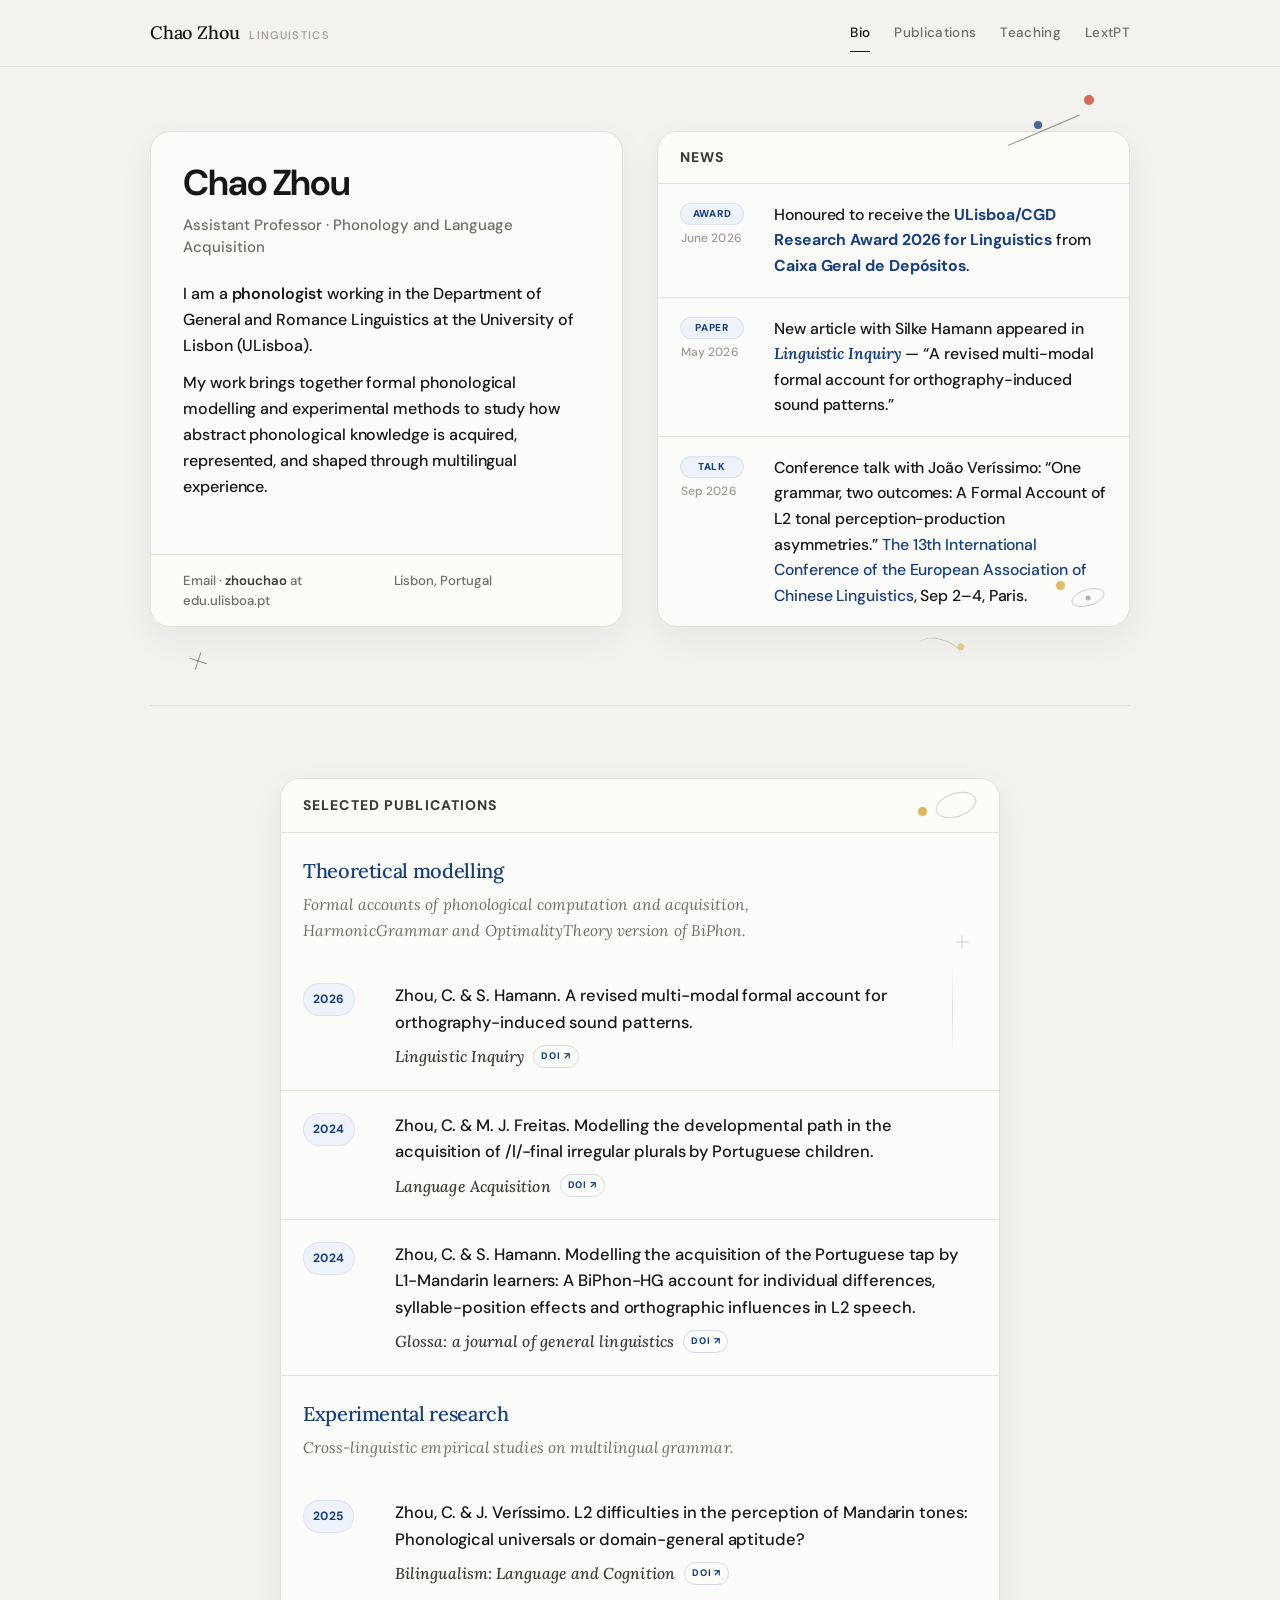
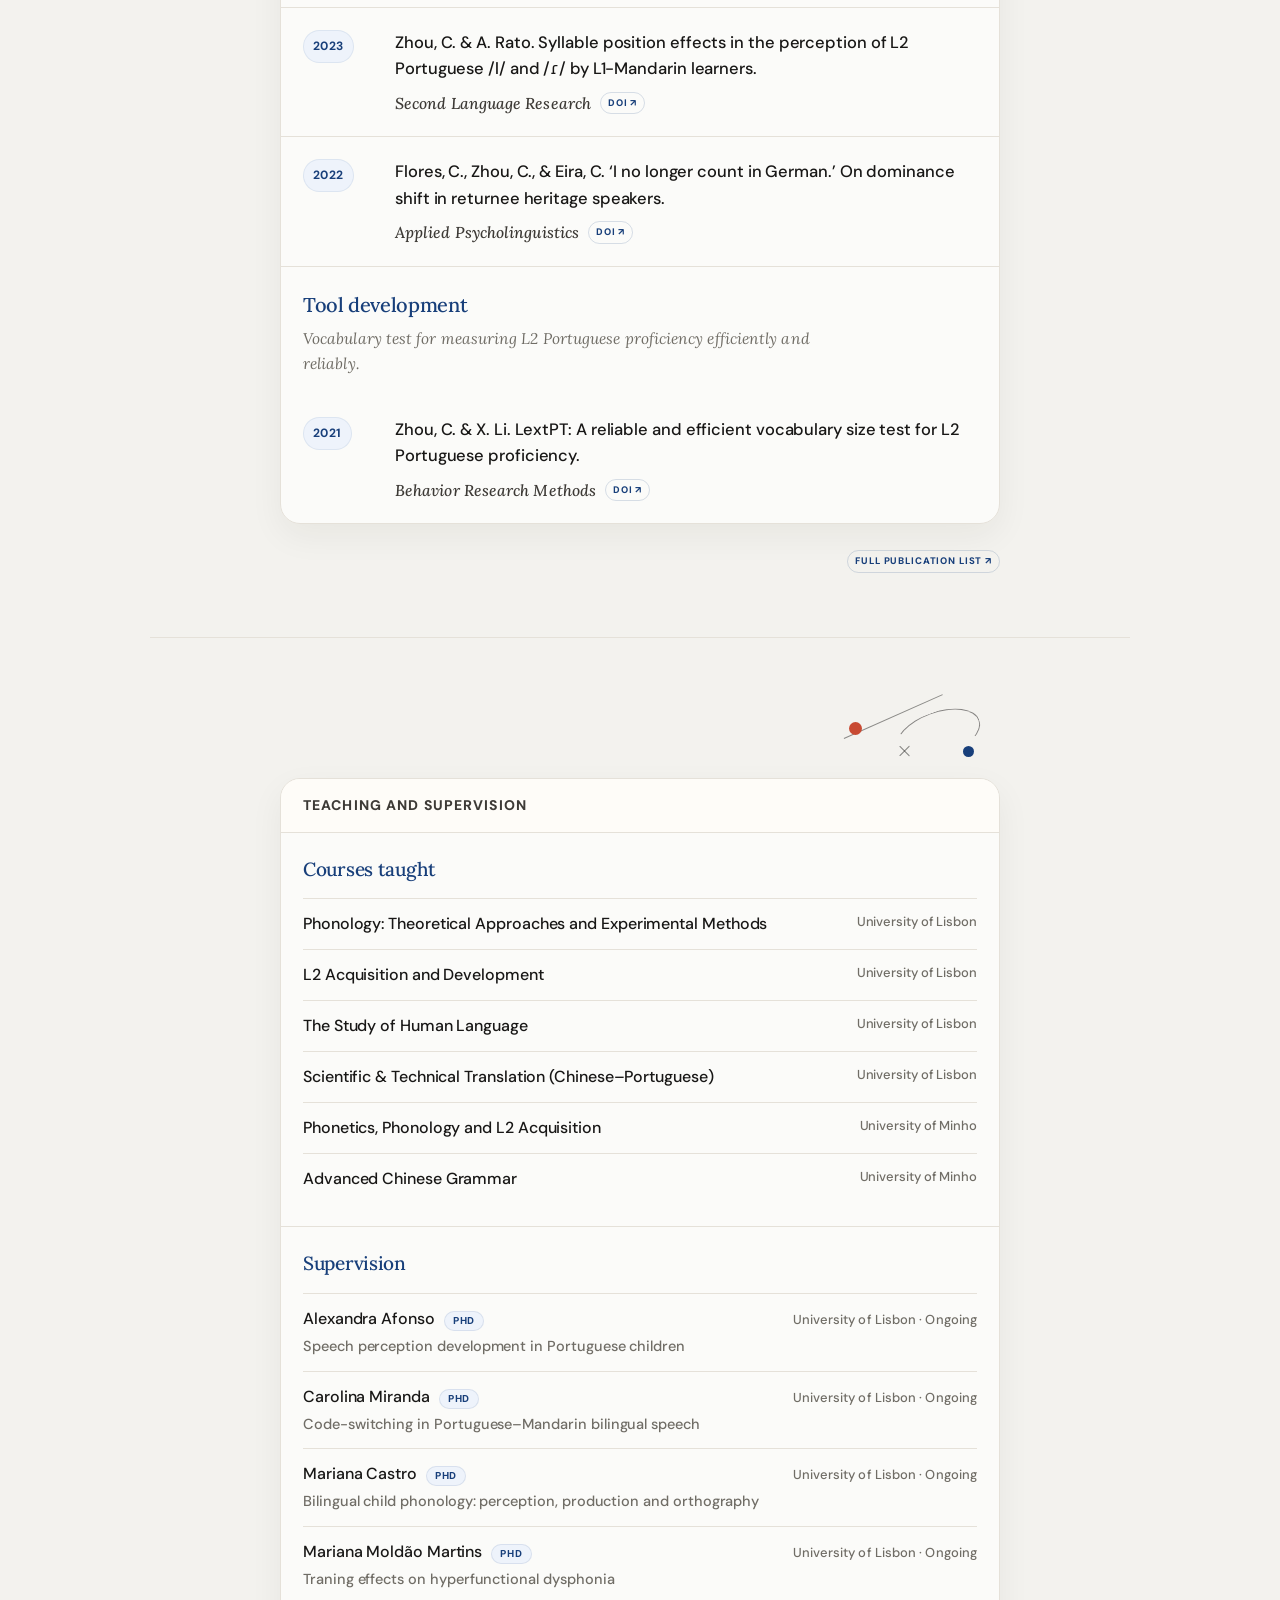
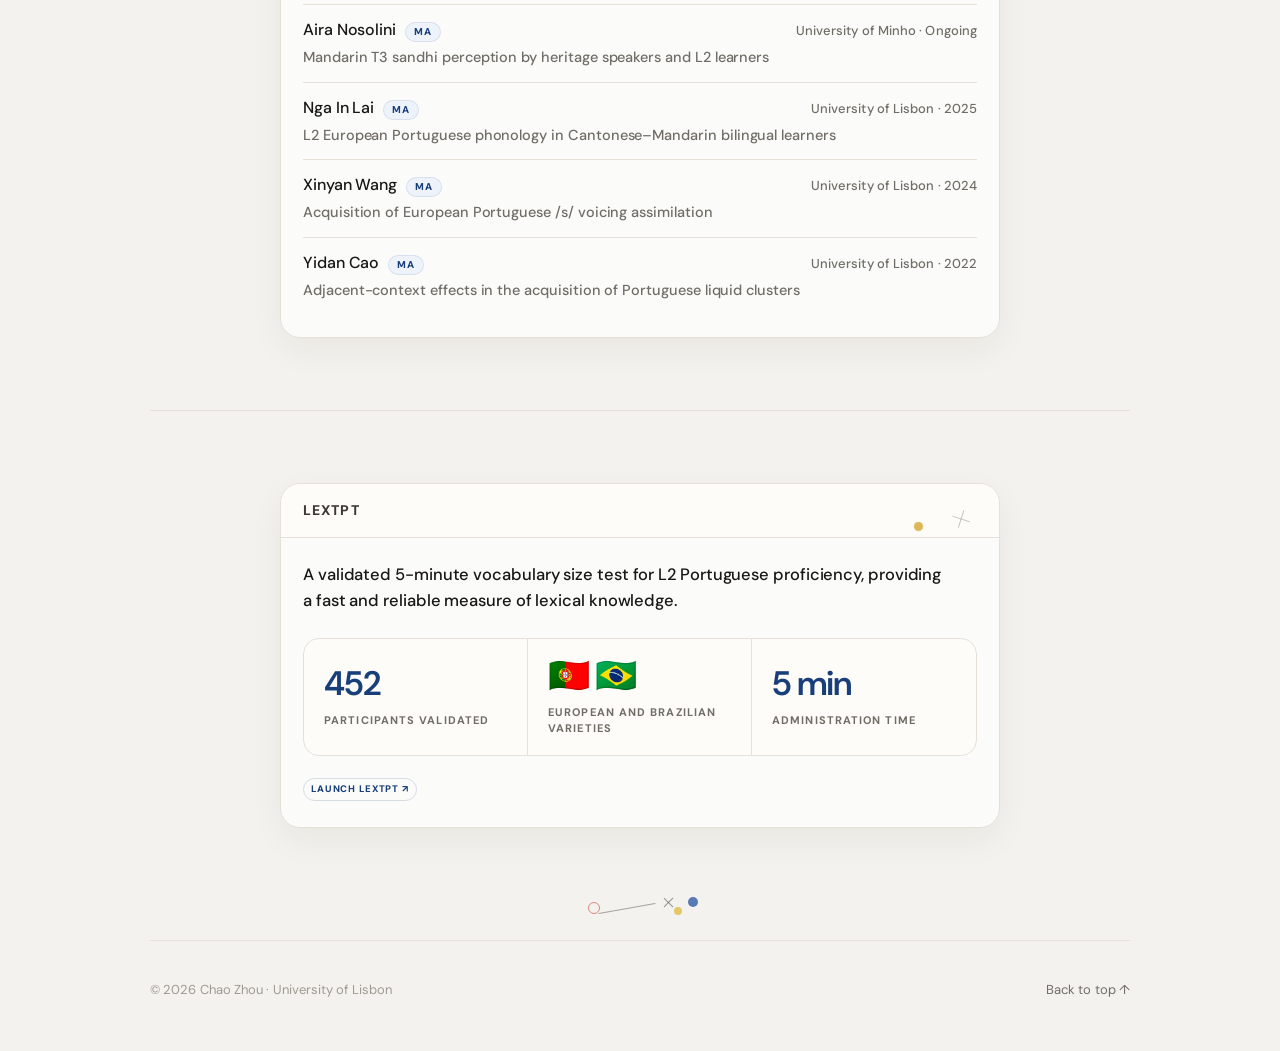
==== index.html @ 2273582e "Update index.html" ====
<!DOCTYPE html>
<html lang="en">
<head>
  <meta charset="UTF-8" />
  <meta name="viewport" content="width=device-width, initial-scale=1.0" />
  <meta name="description" content="Chao Zhou — Assistant Professor in phonology and language acquisition at the University of Lisbon." />
  <meta property="og:title" content="Chao Zhou | Linguistics" />
  <meta property="og:description" content="Assistant Professor in phonology and language acquisition at the University of Lisbon." />
  <meta property="og:type" content="website" />
  <meta name="twitter:card" content="summary" />
  <title>Chao Zhou | Linguistics</title>

  <link rel="preconnect" href="https://fonts.googleapis.com" />
  <link rel="preconnect" href="https://fonts.gstatic.com" crossorigin />
  <link href="https://fonts.googleapis.com/css2?family=DM+Sans:ital,opsz,wght@0,9..40,300;0,9..40,400;0,9..40,500;0,9..40,600;1,9..40,400&family=Lora:ital,wght@0,400;0,500;0,600;1,400;1,500&display=swap" rel="stylesheet" />

  <style>
    /* =========================================================
       Quiet academic / editorial design
       ========================================================= */
    :root {
      --bg: #f3f2ee;
      --paper: #fbfaf6;
      --text: #181716;
      --soft-text: #3d3a36;
      --muted: #706d66;
      --faint: #9f9a91;
      --line: #d8d4cc;
      --line-soft: #e5e1d9;
      --accent: #183f7a;
      --accent-soft: #eef3fb;
      --accent-soft-strong: #dfeafe;
      --surface: rgba(255, 255, 255, 0.68);
      --surface-hover: rgba(255, 255, 255, 0.86);
      --shadow-soft: 0 12px 34px rgba(33, 29, 24, 0.055);

      --font-serif: "Lora", Georgia, serif;
      --font-sans: "DM Sans", system-ui, -apple-system, BlinkMacSystemFont, "Segoe UI", sans-serif;

      --max: 980px;
      --narrow: 720px;
      --transition: 160ms ease;
    }

    *, *::before, *::after {
      box-sizing: border-box;
    }

    html {
      scroll-behavior: smooth;
      -webkit-font-smoothing: antialiased;
      text-rendering: optimizeLegibility;
    }

    body {
      margin: 0;
      color: var(--text);
      background: var(--bg);
      font-family: var(--font-sans);
      font-size: 16px;
      line-height: 1.75;
      letter-spacing: 0.005em;
    }

    a {
      color: inherit;
    }

    ::selection {
      background: #e4ecf8;
    }

    /* NAV */
    .nav {
      position: sticky;
      top: 0;
      z-index: 20;
      background: rgba(243, 242, 238, 0.9);
      backdrop-filter: blur(14px);
      border-bottom: 1px solid var(--line-soft);
    }

    .nav-inner {
      width: min(var(--max), calc(100% - 44px));
      min-height: 66px;
      margin: 0 auto;
      display: flex;
      align-items: center;
      justify-content: space-between;
      gap: 28px;
    }

    .brand {
      text-decoration: none;
      display: inline-flex;
      align-items: baseline;
      gap: 10px;
      min-width: max-content;
    }

    .brand-name {
      font-family: var(--font-serif);
      font-size: 18px;
      font-weight: 500;
      letter-spacing: -0.01em;
    }

    .brand-subtitle {
      color: var(--faint);
      font-size: 11px;
      font-weight: 500;
      letter-spacing: 0.12em;
      text-transform: uppercase;
    }

    .nav-links {
      display: flex;
      align-items: center;
      gap: 24px;
    }

    .nav-links a {
      position: relative;
      color: var(--muted);
      text-decoration: none;
      font-size: 13.5px;
      font-weight: 500;
      letter-spacing: 0.025em;
      transition: color var(--transition);
    }

    .nav-links a::after {
      content: "";
      position: absolute;
      left: 0;
      right: 0;
      bottom: -7px;
      height: 1px;
      background: currentColor;
      transform: scaleX(0);
      transform-origin: left;
      transition: transform var(--transition);
    }

    .nav-links a:hover,
    .nav-links a.active {
      color: var(--text);
    }

    .nav-links a.active::after,
    .nav-links a:hover::after {
      transform: scaleX(1);
    }

    /* LAYOUT */
    .wrap {
      width: min(var(--max), calc(100% - 44px));
      margin: 0 auto;
    }

    .narrow {
      max-width: var(--narrow);
      margin: 0 auto;
    }

    .section {
      padding: 72px 0;
      scroll-margin-top: 92px;
    }

    #publications {
      padding-bottom: 64px;
    }

    #teaching {
      padding-top: 72px;
    }

    .rule {
      width: min(var(--max), calc(100% - 44px));
      height: 1px;
      margin: 0 auto;
      background: var(--line-soft);
    }

    h1, h2, h3, p {
      margin-top: 0;
    }

    h2 {
      margin-bottom: 28px;
      font-family: var(--font-serif);
      font-size: clamp(26px, 3vw, 34px);
      font-weight: 500;
      line-height: 1.22;
      letter-spacing: -0.025em;
    }

    .section-kicker {
      display: none;
    }

    .section-title {
      margin-bottom: 24px;
      padding: 0 0 14px;
      border-bottom: 1px solid var(--line-soft);
      color: var(--muted);
      font-family: var(--font-sans);
      font-size: 13px;
      font-weight: 800;
      letter-spacing: 0.105em;
      line-height: 1.2;
      text-transform: uppercase;
    }

    .link {
      color: var(--accent);
      text-decoration: none;
      background-image: linear-gradient(currentColor, currentColor);
      background-position: 0 100%;
      background-repeat: no-repeat;
      background-size: 0 1px;
      transition: background-size var(--transition);
    }

    .link:hover {
      background-size: 100% 1px;
    }

    /* HERO */
    .hero {
      width: min(var(--max), calc(100% - 44px));
      margin: 0 auto;
      padding: 64px 0 78px;
      display: grid;
      grid-template-columns: 1fr 1fr;
      gap: 34px;
      align-items: stretch;
    }

    .hero > * {
      height: 100%;
    }

    .hero-main {
      height: 100%;
      overflow: hidden;
      border: 1px solid var(--line-soft);
      border-radius: 20px;
      background: var(--surface);
      box-shadow: var(--shadow-soft);
      padding: 30px 32px 0;
      display: flex;
      flex-direction: column;
    }

    .eyebrow {
      display: block;
      margin-bottom: 12px;
      color: var(--muted);
      font-size: 11px;
      font-weight: 700;
      letter-spacing: 0.14em;
      text-transform: uppercase;
    }

    .bio-name {
      margin: 0 0 10px;
      font-family: var(--font-sans);
      font-size: clamp(30px, 3.4vw, 36px);
      font-weight: 650;
      line-height: 1.16;
      letter-spacing: -0.032em;
    }

    .bio-role {
      max-width: 560px;
      margin: 0 0 22px;
      color: var(--muted);
      font-size: 15px;
      font-weight: 500;
      line-height: 1.5;
      letter-spacing: -0.002em;
    }

    .bio-text {
      max-width: 640px;
      margin-bottom: 12px;
      color: var(--text);
      font-size: 16px;
      font-weight: 500;
      line-height: 1.62;
      letter-spacing: -0.004em;
    }

    .bio-text strong {
      color: var(--text);
      font-weight: 600;
    }

    .hero-actions {
      display: none;
    }


    .contact-strip {
      margin: auto -32px 0;
      padding: 16px 32px;
      border-top: 1px solid var(--line-soft);
      background: rgba(255, 253, 248, 0.76);
      display: grid;
      grid-template-columns: 1fr 1fr;
      gap: 14px;
    }

    .contact-pill {
      color: var(--muted);
      font-size: 13.2px;
      font-weight: 500;
      line-height: 1.5;
      letter-spacing: -0.002em;
    }

    .contact-pill strong {
      color: var(--soft-text);
      font-weight: 600;
    }

    /* NEWS */
    .news-panel {
      height: 100%;
      display: flex;
      flex-direction: column;
      overflow: hidden;
      border: 1px solid var(--line-soft);
      border-radius: 20px;
      background: var(--surface);
      box-shadow: var(--shadow-soft);
    }

    .news-top {
      padding: 17px 22px;
      display: flex;
      justify-content: space-between;
      align-items: center;
      gap: 20px;
      border-bottom: 1px solid var(--line-soft);
      background: rgba(255, 253, 248, 0.76);
    }

    .news-title strong {
      display: block;
      color: var(--soft-text);
      font-family: var(--font-sans);
      font-size: 14px;
      font-weight: 800;
      letter-spacing: 0.08em;
      line-height: 1.2;
      text-transform: uppercase;
    }

    .news-title span {
      display: none;
    }

    .live-badge {
      width: fit-content;
      padding: 5px 9px;
      border-radius: 999px;
      color: var(--accent);
      background: var(--accent-soft);
      border: 1px solid rgba(24, 63, 122, 0.08);
      font-size: 12px;
      font-weight: 700;
      letter-spacing: 0.04em;
      white-space: nowrap;
    }

    .news-list {
      display: flex;
      flex-direction: column;
      flex: 1;
    }

    .news-item {
      position: relative;
      display: grid;
      grid-template-columns: 76px minmax(0, 1fr);
      gap: 18px;
      padding: 18px 22px;
      border-bottom: 1px solid var(--line-soft);
      transition: background var(--transition);
    }

    .news-item:last-child {
      border-bottom: 0;
    }

    .news-item::before {
      content: "";
      position: absolute;
      left: 0;
      top: 0;
      bottom: 0;
      width: 3px;
      background: var(--accent);
      opacity: 0;
      transition: opacity var(--transition);
    }

    .news-item:hover {
      background: var(--surface-hover);
    }

    .news-item:hover::before {
      opacity: 1;
    }

    .news-meta {
      display: flex;
      flex-direction: column;
      align-items: flex-start;
      gap: 6px;
      padding-top: 1px;
    }

    .badge {
      width: 64px;
      min-height: 22px;
      display: inline-flex;
      align-items: center;
      justify-content: center;
      padding: 4px 8px;
      border-radius: 999px;
      color: var(--accent);
      background: var(--accent-soft);
      border: 1px solid rgba(24, 63, 122, 0.08);
      font-size: 10px;
      font-weight: 800;
      letter-spacing: 0.08em;
      text-transform: uppercase;
      line-height: 1;
    }

    .date {
      display: block;
      width: 64px;
      padding-left: 1px;
      color: var(--faint);
      font-size: 12px;
      font-weight: 500;
      line-height: 1.2;
      text-align: left;
    }

    .news-text {
      margin: 0;
      color: var(--text);
      font-size: 15.8px;
      font-weight: 500;
      line-height: 1.62;
      letter-spacing: -0.005em;
    }

    .news-text strong {
      color: var(--accent);
      font-weight: 700;
    }

    .journal-flagship {
      font-family: var(--font-serif);
      font-style: italic;
      color: var(--accent);
      font-weight: 600;
    }

    /* PUBLICATIONS */
    .research-intro {
      margin: 0 0 34px;
      padding: 20px 22px;
      border: 1px solid var(--line-soft);
      border-left: 3px solid rgba(24, 63, 122, 0.52);
      border-radius: 14px;
      background: rgba(255, 253, 248, 0.58);
      color: var(--muted);
      font-family: var(--font-serif);
      font-size: 18px;
      font-style: italic;
      line-height: 1.76;
    }

    .pub-card {
      overflow: hidden;
      border: 1px solid var(--line-soft);
      border-radius: 20px;
      background: var(--surface);
      box-shadow: var(--shadow-soft);
    }

    .pub-card .section-title,
    .teaching-card .section-title {
      margin: 0;
      padding: 18px 22px;
      border-bottom: 1px solid var(--line-soft);
      background: rgba(255, 253, 248, 0.82);
      color: var(--soft-text);
      font-family: var(--font-sans);
      font-size: 14px;
      font-weight: 800;
      letter-spacing: 0.08em;
      line-height: 1.2;
      text-transform: uppercase;
    }

    .pub-card-head,
    .pub-count {
      display: none;
    }

    .publist {
      display: flex;
      flex-direction: column;
    }
    .pub-category {
      border-bottom: 1px solid var(--line-soft);
    }

    .pub-category:last-child {
      border-bottom: 0;
    }

    .pub-category-title {
      margin: 0;
      padding: 24px 22px 8px;
      color: var(--accent);
      font-family: var(--font-serif);
      font-size: 20px;
      font-weight: 500;
      line-height: 1.35;
      letter-spacing: -0.018em;
    }

    .pub-category-note {
      max-width: 560px;
      margin: 0;
      padding: 0 22px 18px;
      color: var(--muted);
      font-family: var(--font-serif);
      font-size: 15.5px;
      font-style: italic;
      font-weight: 400;
      line-height: 1.65;
    }

    .pub-category .pub:last-child {
      border-bottom: 0;
    }


    .pub {
      position: relative;
      display: grid;
      grid-template-columns: 72px minmax(0, 1fr);
      gap: 20px;
      padding: 22px;
      border-bottom: 1px solid var(--line-soft);
      transition: background var(--transition), transform var(--transition);
    }

    .pub:last-child {
      border-bottom: 0;
    }

    .pub::before {
      content: "";
      position: absolute;
      left: 0;
      top: 0;
      bottom: 0;
      width: 3px;
      background: var(--accent);
      opacity: 0;
      transition: opacity var(--transition);
    }

    .pub:hover {
      background: var(--surface-hover);
    }

    .pub:hover::before {
      opacity: 1;
    }

    .year {
      width: fit-content;
      height: fit-content;
      padding: 5px 9px;
      border-radius: 999px;
      color: var(--accent);
      background: var(--accent-soft);
      border: 1px solid rgba(24, 63, 122, 0.08);
      font-size: 12px;
      font-weight: 700;
      letter-spacing: 0.04em;
    }

    .pub-title {
      display: block;
      color: var(--text);
      font-size: 16.5px;
      font-weight: 500;
      line-height: 1.6;
      letter-spacing: -0.005em;
    }

    .journal-row {
      display: flex;
      flex-wrap: wrap;
      align-items: center;
      gap: 9px;
      margin-top: 9px;
    }

    .journal {
      color: var(--soft-text);
      font-family: var(--font-serif);
      font-size: 15.8px;
      font-weight: 500;
      font-style: italic;
      line-height: 1.4;
    }

    .doi-badge {
      display: inline-flex;
      align-items: center;
      gap: 4px;
      padding: 2px 7px;
      border-radius: 999px;
      color: var(--accent);
      background: transparent;
      border: 1px solid rgba(24, 63, 122, 0.16);
      font-size: 9.5px;
      font-weight: 800;
      letter-spacing: 0.09em;
      text-decoration: none;
      text-transform: uppercase;
      transition: background var(--transition), border-color var(--transition), transform var(--transition);
    }

    .doi-badge:hover {
      background: var(--accent-soft-strong);
      border-color: rgba(24, 63, 122, 0.2);
      transform: translateY(-1px);
    }

    .view-all-row {
      display: flex;
      justify-content: flex-end;
      align-items: center;
      gap: 22px;
      margin-top: 26px;
    }

    .view-all-note {
      color: var(--muted);
      font-size: 14px;
    }

    /* TEACHING */
    .teaching-card {
      overflow: hidden;
      border: 1px solid var(--line-soft);
      border-radius: 20px;
      background: var(--surface);
      box-shadow: var(--shadow-soft);
    }

    .teaching-body {
      padding: 0;
    }

    .teaching-block {
      padding: 24px 22px 22px;
      border-bottom: 1px solid var(--line-soft);
    }

    .teaching-block:last-child {
      border-bottom: 0;
    }

    .teaching-subtitle {
      margin: 0 0 16px;
      color: var(--accent);
      font-family: var(--font-serif);
      font-size: 19px;
      font-weight: 500;
      line-height: 1.35;
      letter-spacing: -0.015em;
    }

    .course-list {
      list-style: none;
      margin: 0;
      padding: 0;
      display: grid;
      grid-template-columns: 1fr;
      gap: 0;
      border-top: 1px solid var(--line-soft);
    }

    .course-list li {
      display: grid;
      grid-template-columns: minmax(0, 1fr) 150px;
      gap: 18px;
      padding: 13px 0;
      border-bottom: 1px solid var(--line-soft);
      color: var(--text);
      font-size: 16px;
      font-weight: 500;
      line-height: 1.5;
      letter-spacing: -0.005em;
    }

    .course-list li:last-child {
      border-bottom: 0;
    }

    .course-place {
      color: var(--muted);
      font-size: 13px;
      font-weight: 500;
      text-align: right;
      white-space: nowrap;
    }

    .supervision-list {
      border-top: 1px solid var(--line-soft);
    }

    .supervision-row {
      display: block;
      padding: 13px 0;
      border-bottom: 1px solid var(--line-soft);
    }

    .supervision-row:last-child {
      border-bottom: 0;
    }

    .supervision-head {
      display: flex;
      align-items: baseline;
      justify-content: space-between;
      gap: 18px;
    }

    .supervision-person {
      display: inline-flex;
      align-items: baseline;
      gap: 9px;
      min-width: 0;
    }

    .supervision-name {
      color: var(--text);
      font-size: 16px;
      font-weight: 500;
      line-height: 1.5;
      letter-spacing: -0.005em;
    }

    .supervision-degree {
      color: var(--muted);
      font-size: 13px;
      font-weight: 500;
      line-height: 1.45;
      text-align: right;
      white-space: nowrap;
    }

    .supervision-title {
      max-width: 560px;
      margin-top: 5px;
      color: var(--muted);
      font-size: 14.5px;
      font-weight: 500;
      line-height: 1.5;
      letter-spacing: -0.004em;
    }

    .supervision-type {
      display: inline-flex;
      width: fit-content;
      padding: 3px 8px;
      border-radius: 999px;
      color: var(--accent);
      background: var(--accent-soft);
      border: 1px solid rgba(24, 63, 122, 0.1);
      font-size: 10px;
      font-weight: 800;
      letter-spacing: 0.08em;
      line-height: 1.2;
      text-transform: uppercase;
    }

    /* LEXTPT */
    .lextpt-card {
      overflow: hidden;
      border: 1px solid var(--line-soft);
      border-radius: 20px;
      background: var(--surface);
      box-shadow: var(--shadow-soft);
    }

    .lextpt-card .section-title {
      margin: 0;
      padding: 18px 22px;
      border-bottom: 1px solid var(--line-soft);
      background: rgba(255, 253, 248, 0.82);
      color: var(--soft-text);
      font-family: var(--font-sans);
      font-size: 14px;
      font-weight: 800;
      letter-spacing: 0.08em;
      line-height: 1.2;
      text-transform: uppercase;
    }

    .lextpt-body {
      padding: 24px 22px 26px;
    }

    .lextpt-card p {
      max-width: 640px;
      margin: 0;
      color: var(--text);
      font-size: 16.5px;
      font-weight: 500;
      line-height: 1.6;
      letter-spacing: -0.005em;
    }

    .stat-row {
      display: grid;
      grid-template-columns: repeat(3, 1fr);
      gap: 0;
      margin: 24px 0 22px;
      border: 1px solid var(--line-soft);
      border-radius: 16px;
      overflow: hidden;
      background: rgba(255, 253, 248, 0.5);
    }

    .stat {
      min-height: 108px;
      padding: 20px 20px 18px;
      border-right: 1px solid var(--line-soft);
      display: flex;
      flex-direction: column;
      justify-content: center;
      gap: 12px;
    }

    .stat:last-child {
      border-right: 0;
    }

    .stat-num {
      display: block;
      margin: 0;
      color: var(--accent);
      font-family: var(--font-sans);
      font-size: clamp(24px, 3vw, 34px);
      font-weight: 600;
      line-height: 1;
      letter-spacing: -0.035em;
    }

    .stat-label {
      display: block;
      color: var(--muted);
      font-size: 11px;
      font-weight: 700;
      letter-spacing: 0.1em;
      line-height: 1.45;
      text-transform: uppercase;
    }

    .lextpt-action {
      display: flex;
      justify-content: flex-start;
      align-items: center;
    }



    /* Footer finale: a quiet Miró-style ending accent below LextPT. */
    .footer-finale-wrap {
      width: min(var(--max), calc(100% - 44px));
      margin: -6px auto 0;
      padding: 0 0 18px;
      display: flex;
      justify-content: center;
      pointer-events: none;
    }

    .footer-finale {
      position: relative;
      width: 120px;
      height: 28px;
      opacity: 0.82;
    }

    .footer-finale-line {
      position: absolute;
      left: 18px;
      top: 14px;
      width: 58px;
      height: 1.2px;
      background: rgba(24, 23, 22, 0.44);
      transform: rotate(-10deg);
      border-radius: 999px;
    }

    .footer-finale-red {
      position: absolute;
      left: 8px;
      top: 8px;
      width: 12px;
      height: 12px;
      border: 1.3px solid rgba(200, 74, 50, 0.74);
      border-radius: 50%;
      background: transparent;
    }

    .footer-finale-yellow {
      position: absolute;
      right: 18px;
      top: 13px;
      width: 8px;
      height: 8px;
      border-radius: 50%;
      background: rgba(221, 185, 56, 0.9);
    }

    .footer-finale-blue {
      position: absolute;
      right: 2px;
      top: 3px;
      width: 10px;
      height: 10px;
      border-radius: 50%;
      background: rgba(34, 81, 161, 0.9);
    }

    .footer-finale-star {
      position: absolute;
      left: 82px;
      top: 2px;
      width: 13px;
      height: 13px;
    }

    .footer-finale-star::before,
    .footer-finale-star::after {
      content: "";
      position: absolute;
      left: 6px;
      top: 0;
      width: 1.25px;
      height: 13px;
      background: rgba(24, 23, 22, 0.52);
      border-radius: 999px;
    }

    .footer-finale-star::before {
      transform: rotate(45deg);
    }

    .footer-finale-star::after {
      transform: rotate(-45deg);
    }

    @media (max-width: 680px) {
      .footer-finale-wrap {
        width: min(100% - 30px, var(--max));
        padding-bottom: 16px;
      }
    }

    /* FOOTER */
    .footer {
      width: min(var(--max), calc(100% - 44px));
      margin: 0 auto;
      padding: 38px 0 48px;
      border-top: 1px solid var(--line-soft);
      display: flex;
      align-items: center;
      justify-content: space-between;
      gap: 20px;
      color: var(--faint);
      font-size: 13px;
    }

    .back-top {
      color: var(--muted);
      text-decoration: none;
      border-bottom: 1px solid transparent;
      transition: color var(--transition), border-color var(--transition);
    }

    .back-top:hover {
      color: var(--text);
      border-color: var(--text);
    }

    /* Subtle entrance; no decorative motion */
    .reveal {
      opacity: 0;
      transform: translateY(8px);
      transition: opacity 420ms ease, transform 420ms ease;
    }

    .reveal.is-visible {
      opacity: 1;
      transform: translateY(0);
    }

    @media (prefers-reduced-motion: reduce) {
      *, *::before, *::after {
        animation-duration: 1ms !important;
        scroll-behavior: auto !important;
        transition-duration: 1ms !important;
      }
      .reveal {
        opacity: 1;
        transform: none;
      }
    }

    /* RESPONSIVE */
    @media (max-width: 860px) {
      .hero {
        grid-template-columns: 1fr;
        gap: 24px;
        padding-top: 48px;
      }

      .two-column,
      .stat-row {
        grid-template-columns: 1fr;
      }

      .course-list li,
      .supervision-row {
        grid-template-columns: 1fr;
        gap: 6px;
      }

      .course-place {
        text-align: left;
      }

      .supervision-head {
        align-items: flex-start;
        flex-direction: column;
        justify-content: flex-start;
        gap: 5px;
      }

      .supervision-person {
        display: flex;
        align-items: center;
        flex-wrap: wrap;
        gap: 7px;
      }

      .supervision-degree {
        text-align: left;
        white-space: normal;
      }

      .supervision-title {
        max-width: none;
        margin-top: 7px;
      }

      .stat {
        border-right: 0;
        border-bottom: 1px solid var(--line-soft);
      }

      .stat:last-child {
        border-bottom: 0;
      }
    }



    /* Stronger Miró accents for Teaching and LextPT: visible corner compositions, still outside reading flow. */
    .miro-large-arc {
      width: 94px;
      height: 54px;
      border: 1.7px solid rgba(24, 23, 22, 0.52);
      border-left-color: transparent;
      border-bottom-color: transparent;
      border-radius: 50%;
      transform: rotate(-24deg);
    }

    .miro-long-thread {
      width: 122px;
      height: 1.45px;
      background: rgba(24, 23, 22, 0.55);
      transform-origin: left center;
    }

    .miro-large-dot {
      width: 15px;
      height: 15px;
      border-radius: 50%;
      background: #c84a32;
      box-shadow: 0 0 0 1px rgba(24, 23, 22, 0.08);
    }

    .miro-large-dot.blue {
      width: 13px;
      height: 13px;
      background: #183f7a;
    }

    .miro-large-dot.yellow {
      width: 14px;
      height: 14px;
      background: #d6a62c;
    }

    .miro-large-star {
      width: 30px;
      height: 30px;
    }

    .miro-large-star::before,
    .miro-large-star::after {
      content: "";
      position: absolute;
      left: 50%;
      top: 50%;
      width: 30px;
      height: 1.45px;
      background: rgba(24, 23, 22, 0.6);
      transform-origin: center;
    }

    .miro-large-star::before {
      transform: translate(-50%, -50%) rotate(14deg);
    }

    .miro-large-star::after {
      transform: translate(-50%, -50%) rotate(104deg);
    }

    .miro-vertical-ladder-strong {
      width: 1.35px;
      height: 132px;
      background: rgba(24, 23, 22, 0.38);
    }

    .miro-vertical-ladder-strong::before,
    .miro-vertical-ladder-strong::after {
      content: "";
      position: absolute;
      left: -13px;
      width: 28px;
      height: 1.1px;
      background: rgba(24, 23, 22, 0.38);
    }

    .miro-vertical-ladder-strong::before {
      top: 34px;
      transform: rotate(-14deg);
    }

    .miro-vertical-ladder-strong::after {
      top: 84px;
      transform: rotate(12deg);
    }

    .teaching-card .miro-teaching-arc {
      right: 16px;
      top: 68px;
      opacity: 0.74;
      z-index: 4;
    }

    .teaching-card .miro-teaching-thread-strong {
      right: 42px;
      top: 170px;
      transform: rotate(-31deg);
      opacity: 0.72;
      z-index: 4;
    }

    .teaching-card .miro-teaching-large-red {
      right: 132px;
      top: 132px;
      opacity: 0.92;
      z-index: 4;
    }

    .teaching-card .miro-teaching-large-blue {
      right: 28px;
      top: 186px;
      opacity: 0.92;
      z-index: 4;
    }

    .teaching-card .miro-teaching-large-star {
      left: 24px;
      bottom: 68px;
      opacity: 0.64;
      z-index: 4;
    }

    .teaching-card .miro-teaching-ladder {
      left: 52px;
      bottom: 112px;
      transform: rotate(-8deg);
      opacity: 0.62;
      z-index: 4;
    }

    .lextpt-card .miro-lextpt-arc {
      left: 22px;
      top: 88px;
      width: 116px;
      height: 66px;
      transform: rotate(18deg);
      opacity: 0.72;
      z-index: 4;
    }

    .lextpt-card .miro-lextpt-thread-strong {
      right: 26px;
      top: 106px;
      width: 142px;
      transform: rotate(24deg);
      opacity: 0.74;
      z-index: 4;
    }

    .lextpt-card .miro-lextpt-large-yellow {
      right: 146px;
      top: 78px;
      opacity: 0.92;
      z-index: 4;
    }

    .lextpt-card .miro-lextpt-large-red {
      left: 98px;
      top: 164px;
      opacity: 0.88;
      z-index: 4;
    }

    .lextpt-card .miro-lextpt-large-blue {
      right: 54px;
      bottom: 74px;
      opacity: 0.92;
      z-index: 4;
    }

    .lextpt-card .miro-lextpt-large-star {
      right: 104px;
      bottom: 42px;
      opacity: 0.62;
      z-index: 4;
    }

    @media (max-width: 680px) {
      .nav-inner {
        width: min(100% - 30px, var(--max));
        min-height: auto;
        padding: 14px 0;
        align-items: flex-start;
        flex-direction: column;
        gap: 12px;
      }

      .nav-links {
        width: 100%;
        gap: 18px;
        overflow-x: auto;
        scrollbar-width: none;
      }

      .nav-links a {
        font-size: 13px;
      }

      .nav-links::-webkit-scrollbar {
        display: none;
      }

      .wrap,
      .hero,
      .rule,
      .footer {
        width: min(100% - 30px, var(--max));
      }

      .section {
        padding: 58px 0;
        scroll-margin-top: 120px;
      }

      #publications {
        padding-bottom: 52px;
      }

      #teaching {
        padding-top: 58px;
      }

      .news-item,
      .pub {
        grid-template-columns: 1fr;
        gap: 10px;
      }

      .contact-strip {
        grid-template-columns: 1fr;
      }

      .pub {
        padding: 20px 18px;
      }

      .news-meta {
        flex-direction: column;
        align-items: flex-start;
        gap: 6px;
      }

      .view-all-row,
      .footer {
        align-items: flex-start;
        flex-direction: column;
      }
    }


    /* MIRÓ-INSPIRED MICRO ACCENTS
       Subtle geometric marks: used sparingly so the site stays academic. */
    .miro-mark {
      position: absolute;
      pointer-events: none;
      z-index: 4;
      opacity: 0.78;
    }

    .miro-dot {
      width: 10px;
      height: 10px;
      border-radius: 50%;
      background: #c84a32;
      box-shadow: 0 0 0 1px rgba(24, 23, 22, 0.04);
    }

    .miro-dot.blue {
      width: 8px;
      height: 8px;
      background: #183f7a;
    }

    .miro-dot.yellow {
      width: 9px;
      height: 9px;
      background: #d6a62c;
    }

    .miro-line {
      width: 78px;
      height: 1.25px;
      background: rgba(24, 23, 22, 0.58);
      transform-origin: left center;
    }

    .miro-stem {
      width: 1.25px;
      height: 56px;
      background: rgba(24, 23, 22, 0.5);
    }

    .miro-star {
      width: 20px;
      height: 20px;
    }

    .miro-star::before,
    .miro-star::after {
      content: "";
      position: absolute;
      left: 50%;
      top: 50%;
      width: 18px;
      height: 1.2px;
      background: rgba(24, 23, 22, 0.58);
      transform-origin: center;
    }

    .miro-star::before {
      transform: translate(-50%, -50%) rotate(18deg);
    }

    .miro-star::after {
      transform: translate(-50%, -50%) rotate(108deg);
    }

    .miro-orbit {
      width: 42px;
      height: 24px;
      border: 1.25px solid rgba(24, 23, 22, 0.38);
      border-radius: 50%;
      transform: rotate(-18deg);
    }

    .miro-ring {
      width: 16px;
      height: 16px;
      border: 1.35px solid rgba(200, 74, 50, 0.72);
      border-radius: 50%;
      background: transparent;
    }

    .miro-eye {
      width: 34px;
      height: 17px;
      border: 1.15px solid rgba(24, 23, 22, 0.42);
      border-radius: 60% 45% 60% 45%;
      transform: rotate(-12deg);
    }

    .miro-eye::after {
      content: "";
      position: absolute;
      left: 50%;
      top: 50%;
      width: 5px;
      height: 5px;
      border-radius: 50%;
      background: #183f7a;
      transform: translate(-50%, -50%);
      opacity: 0.82;
    }

    .miro-comet {
      width: 44px;
      height: 24px;
      border-top: 1.15px solid rgba(24, 23, 22, 0.36);
      border-radius: 50%;
      transform: rotate(18deg);
    }

    .miro-comet::after {
      content: "";
      position: absolute;
      right: 0;
      top: -3px;
      width: 7px;
      height: 7px;
      border-radius: 50%;
      background: #d6a62c;
    }

    .miro-tiny-star {
      width: 14px;
      height: 14px;
    }

    .miro-tiny-star::before,
    .miro-tiny-star::after {
      content: "";
      position: absolute;
      left: 50%;
      top: 50%;
      width: 13px;
      height: 1px;
      background: rgba(24, 23, 22, 0.45);
      transform-origin: center;
    }

    .miro-tiny-star::before {
      transform: translate(-50%, -50%) rotate(0deg);
    }

    .miro-tiny-star::after {
      transform: translate(-50%, -50%) rotate(90deg);
    }

    .miro-vertical-thread {
      width: 1px;
      height: 86px;
      background: linear-gradient(to bottom, transparent, rgba(24, 23, 22, 0.3), transparent);
    }

    .miro-cross-thread {
      width: 52px;
      height: 28px;
    }

    .miro-cross-thread::before,
    .miro-cross-thread::after {
      content: "";
      position: absolute;
      left: 0;
      top: 50%;
      width: 52px;
      height: 1.05px;
      background: rgba(24, 23, 22, 0.42);
      transform-origin: center;
    }

    .miro-cross-thread::before {
      transform: rotate(-18deg);
    }

    .miro-cross-thread::after {
      transform: rotate(76deg);
      width: 32px;
      left: 13px;
    }

    .miro-half-moon {
      width: 30px;
      height: 30px;
      border: 1.25px solid rgba(24, 23, 22, 0.36);
      border-left-color: transparent;
      border-bottom-color: transparent;
      border-radius: 50%;
      transform: rotate(-18deg);
    }

    .miro-soft-ladder {
      width: 1px;
      height: 94px;
      background: rgba(24, 23, 22, 0.28);
    }

    .miro-soft-ladder::before,
    .miro-soft-ladder::after {
      content: "";
      position: absolute;
      left: -10px;
      width: 22px;
      height: 1px;
      background: rgba(24, 23, 22, 0.28);
    }

    .miro-soft-ladder::before {
      top: 25px;
      transform: rotate(-12deg);
    }

    .miro-soft-ladder::after {
      top: 62px;
      transform: rotate(11deg);
    }


    .hero,
    .news-panel,
    .pub-card,
    .teaching-card,
    .lextpt-card {
      position: relative;
    }

    .hero-main,
    .news-panel > *:not(.miro-mark),
    .pub-card > *:not(.miro-mark),
    .teaching-card > *:not(.miro-mark),
    .lextpt-card > *:not(.miro-mark) {
      position: relative;
      z-index: 1;
    }

    .hero .miro-dot.red-hero {
      right: 36px;
      top: 28px;
    }

    .hero .miro-dot.blue-hero {
      right: 88px;
      top: 54px;
    }

    .hero .miro-line.hero-line {
      right: 44px;
      top: 78px;
      transform: rotate(-23deg);
    }

    .hero .miro-star.hero-star {
      left: 38px;
      bottom: 34px;
    }

    .pub-card .miro-orbit.pub-orbit {
      right: 22px;
      top: 14px;
      opacity: 0.5;
    }

    .pub-card .miro-dot.yellow.pub-dot {
      right: 72px;
      top: 28px;
    }

    .teaching-card .miro-stem.teaching-stem {
      right: 28px;
      top: 24px;
      transform: rotate(16deg);
      opacity: 0.42;
    }

    .teaching-card .miro-dot.blue.teaching-dot {
      right: 18px;
      top: 74px;
    }

    .lextpt-card .miro-star.lextpt-star {
      right: 28px;
      top: 24px;
      opacity: 0.46;
    }

    .lextpt-card .miro-dot.yellow.lextpt-dot {
      right: 58px;
      top: 62px;
    }


    .hero .miro-ring.hero-ring {
      left: 18px;
      top: 28px;
      opacity: 0.58;
    }

    .hero .miro-comet.hero-comet {
      right: 168px;
      bottom: 42px;
      opacity: 0.5;
    }

    .news-panel .miro-eye.news-eye {
      right: 24px;
      bottom: 20px;
      opacity: 0.46;
    }

    .news-panel .miro-dot.yellow.news-dot {
      right: 64px;
      bottom: 36px;
      opacity: 0.72;
    }

    .pub-card .miro-dot.pub-red-dot {
      left: 24px;
      top: 72px;
      opacity: 0.62;
    }

    .pub-card .miro-tiny-star.pub-star-one {
      right: 30px;
      top: 156px;
      opacity: 0.42;
    }

    .pub-card .miro-vertical-thread.pub-thread {
      right: 46px;
      top: 188px;
      opacity: 0.42;
    }

    .teaching-card .miro-ring.teaching-ring {
      left: 26px;
      top: 74px;
      opacity: 0.5;
    }

    .teaching-card .miro-comet.teaching-comet {
      right: 34px;
      bottom: 30px;
      opacity: 0.42;
    }

    .lextpt-card .miro-line.lextpt-line {
      right: 26px;
      bottom: 32px;
      width: 62px;
      transform: rotate(-16deg);
      opacity: 0.4;
    }

    .lextpt-card .miro-dot.blue.lextpt-blue-dot {
      right: 98px;
      bottom: 28px;
      opacity: 0.76;
    }

    .teaching-card .miro-stem.teaching-stem {
      height: 92px;
      right: 38px;
      top: 58px;
      opacity: 0.5;
    }

    .teaching-card .miro-dot.blue.teaching-dot {
      right: 22px;
      top: 124px;
      opacity: 0.84;
    }

    .teaching-card .miro-ring.teaching-ring {
      left: 24px;
      top: 84px;
      width: 20px;
      height: 20px;
      opacity: 0.68;
    }

    .teaching-card .miro-comet.teaching-comet {
      right: 48px;
      bottom: 50px;
      width: 68px;
      opacity: 0.52;
    }

    .teaching-card .miro-dot.yellow.teaching-yellow-dot {
      left: 60px;
      top: 122px;
      opacity: 0.78;
    }

    .teaching-card .miro-cross-thread.teaching-cross {
      right: 96px;
      top: 34px;
      opacity: 0.48;
      transform: rotate(6deg);
    }

    .teaching-card .miro-tiny-star.teaching-star {
      right: 28px;
      bottom: 124px;
      opacity: 0.48;
    }

    .lextpt-card .miro-star.lextpt-star {
      right: 30px;
      top: 32px;
      opacity: 0.58;
    }

    .lextpt-card .miro-dot.yellow.lextpt-dot {
      right: 74px;
      top: 74px;
      opacity: 0.84;
    }

    .lextpt-card .miro-line.lextpt-line {
      right: 34px;
      bottom: 38px;
      width: 92px;
      opacity: 0.48;
    }

    .lextpt-card .miro-dot.blue.lextpt-blue-dot {
      right: 134px;
      bottom: 32px;
      opacity: 0.84;
    }

    .lextpt-card .miro-half-moon.lextpt-moon {
      left: 26px;
      top: 78px;
      opacity: 0.58;
    }

    .lextpt-card .miro-soft-ladder.lextpt-ladder {
      right: 28px;
      top: 108px;
      opacity: 0.44;
      transform: rotate(11deg);
    }

    .lextpt-card .miro-dot.lextpt-red-dot {
      left: 62px;
      bottom: 44px;
      opacity: 0.7;
    }



    /* Stronger Miró accents for Teaching and LextPT: visible corner compositions, still outside reading flow. */
    .miro-large-arc {
      width: 94px;
      height: 54px;
      border: 1.7px solid rgba(24, 23, 22, 0.52);
      border-left-color: transparent;
      border-bottom-color: transparent;
      border-radius: 50%;
      transform: rotate(-24deg);
    }

    .miro-long-thread {
      width: 122px;
      height: 1.45px;
      background: rgba(24, 23, 22, 0.55);
      transform-origin: left center;
    }

    .miro-large-dot {
      width: 15px;
      height: 15px;
      border-radius: 50%;
      background: #c84a32;
      box-shadow: 0 0 0 1px rgba(24, 23, 22, 0.08);
    }

    .miro-large-dot.blue {
      width: 13px;
      height: 13px;
      background: #183f7a;
    }

    .miro-large-dot.yellow {
      width: 14px;
      height: 14px;
      background: #d6a62c;
    }

    .miro-large-star {
      width: 30px;
      height: 30px;
    }

    .miro-large-star::before,
    .miro-large-star::after {
      content: "";
      position: absolute;
      left: 50%;
      top: 50%;
      width: 30px;
      height: 1.45px;
      background: rgba(24, 23, 22, 0.6);
      transform-origin: center;
    }

    .miro-large-star::before {
      transform: translate(-50%, -50%) rotate(14deg);
    }

    .miro-large-star::after {
      transform: translate(-50%, -50%) rotate(104deg);
    }

    .miro-vertical-ladder-strong {
      width: 1.35px;
      height: 132px;
      background: rgba(24, 23, 22, 0.38);
    }

    .miro-vertical-ladder-strong::before,
    .miro-vertical-ladder-strong::after {
      content: "";
      position: absolute;
      left: -13px;
      width: 28px;
      height: 1.1px;
      background: rgba(24, 23, 22, 0.38);
    }

    .miro-vertical-ladder-strong::before {
      top: 34px;
      transform: rotate(-14deg);
    }

    .miro-vertical-ladder-strong::after {
      top: 84px;
      transform: rotate(12deg);
    }

    .teaching-card .miro-teaching-arc {
      right: 16px;
      top: 68px;
      opacity: 0.74;
      z-index: 4;
    }

    .teaching-card .miro-teaching-thread-strong {
      right: 42px;
      top: 170px;
      transform: rotate(-31deg);
      opacity: 0.72;
      z-index: 4;
    }

    .teaching-card .miro-teaching-large-red {
      right: 132px;
      top: 132px;
      opacity: 0.92;
      z-index: 4;
    }

    .teaching-card .miro-teaching-large-blue {
      right: 28px;
      top: 186px;
      opacity: 0.92;
      z-index: 4;
    }

    .teaching-card .miro-teaching-large-star {
      left: 24px;
      bottom: 68px;
      opacity: 0.64;
      z-index: 4;
    }

    .teaching-card .miro-teaching-ladder {
      left: 52px;
      bottom: 112px;
      transform: rotate(-8deg);
      opacity: 0.62;
      z-index: 4;
    }

    .lextpt-card .miro-lextpt-arc {
      left: 22px;
      top: 88px;
      width: 116px;
      height: 66px;
      transform: rotate(18deg);
      opacity: 0.72;
      z-index: 4;
    }

    .lextpt-card .miro-lextpt-thread-strong {
      right: 26px;
      top: 106px;
      width: 142px;
      transform: rotate(24deg);
      opacity: 0.74;
      z-index: 4;
    }

    .lextpt-card .miro-lextpt-large-yellow {
      right: 146px;
      top: 78px;
      opacity: 0.92;
      z-index: 4;
    }

    .lextpt-card .miro-lextpt-large-red {
      left: 98px;
      top: 164px;
      opacity: 0.88;
      z-index: 4;
    }

    .lextpt-card .miro-lextpt-large-blue {
      right: 54px;
      bottom: 74px;
      opacity: 0.92;
      z-index: 4;
    }

    .lextpt-card .miro-lextpt-large-star {
      right: 104px;
      bottom: 42px;
      opacity: 0.62;
      z-index: 4;
    }

    @media (max-width: 680px) {
      .hero .miro-line.hero-line,
      .hero .miro-star.hero-star,
      .hero .miro-comet.hero-comet,
      .pub-card .miro-vertical-thread.pub-thread,
      .teaching-card .miro-stem.teaching-stem,
      .teaching-card .miro-comet.teaching-comet,
      .teaching-card .miro-cross-thread.teaching-cross,
      .lextpt-card .miro-line.lextpt-line,
      .lextpt-card .miro-soft-ladder.lextpt-ladder {
        display: none;
      }

      .miro-mark {
        opacity: 0.55;
      }
    }

  

    /* Text-safe Miró refinements: remove lower-left Teaching marks and move LextPT marks away from copy. */
    .teaching-card .miro-teaching-large-star,
    .teaching-card .miro-teaching-ladder {
      display: none !important;
    }

    .lextpt-card .miro-lextpt-arc {
      left: -56px !important;
      top: 116px !important;
      width: 112px !important;
      height: 64px !important;
      opacity: 0.5 !important;
      z-index: 2 !important;
    }

    .lextpt-card .miro-lextpt-thread-strong {
      right: -34px !important;
      top: 44px !important;
      width: 116px !important;
      opacity: 0.56 !important;
      z-index: 2 !important;
    }

    .lextpt-card .miro-lextpt-large-yellow {
      right: 82px !important;
      top: 25px !important;
      opacity: 0.82 !important;
      z-index: 2 !important;
    }

    .lextpt-card .miro-lextpt-large-red {
      display: none !important;
    }

    .lextpt-card .miro-lextpt-large-blue {
      right: 24px !important;
      bottom: 20px !important;
      opacity: 0.62 !important;
      z-index: 2 !important;
    }

    .lextpt-card .miro-lextpt-large-star {
      right: 70px !important;
      bottom: 17px !important;
      opacity: 0.34 !important;
      z-index: 2 !important;
    }

    @media (max-width: 680px) {
      .lextpt-card .miro-lextpt-arc,
      .lextpt-card .miro-lextpt-thread-strong,
      .lextpt-card .miro-lextpt-large-blue,
      .lextpt-card .miro-lextpt-large-star {
        opacity: 0.28 !important;
      }
      .lextpt-card .miro-lextpt-large-yellow {
        right: 28px !important;
        top: 22px !important;
      }
    }


    /* LextPT: reduced Miró accents, kept safely in the top-right corner. */
    .lextpt-card .miro-line.lextpt-line,
    .lextpt-card .miro-dot.blue.lextpt-blue-dot,
    .lextpt-card .miro-half-moon.lextpt-moon,
    .lextpt-card .miro-soft-ladder.lextpt-ladder,
    .lextpt-card .miro-dot.lextpt-red-dot,
    .lextpt-card .miro-lextpt-arc,
    .lextpt-card .miro-lextpt-thread-strong,
    .lextpt-card .miro-lextpt-large-yellow,
    .lextpt-card .miro-lextpt-large-red,
    .lextpt-card .miro-lextpt-large-blue,
    .lextpt-card .miro-lextpt-large-star {
      display: none !important;
    }

    .lextpt-card .miro-star.lextpt-star {
      right: 28px !important;
      top: 25px !important;
      opacity: 0.42 !important;
      z-index: 2 !important;
    }

    .lextpt-card .miro-dot.yellow.lextpt-dot {
      right: 76px !important;
      top: 38px !important;
      opacity: 0.78 !important;
      z-index: 2 !important;
    }

  

    /* Teaching refinements: move Miró accents upward and away from text blocks. */
    .teaching-card .miro-stem.teaching-stem {
      right: 32px !important;
      top: 32px !important;
      height: 72px !important;
      opacity: 0.42 !important;
    }

    .teaching-card .miro-dot.blue.teaching-dot {
      right: 20px !important;
      top: 92px !important;
      opacity: 0.8 !important;
    }

    .teaching-card .miro-cross-thread.teaching-cross {
      right: 94px !important;
      top: 24px !important;
      opacity: 0.4 !important;
    }

    .teaching-card .miro-teaching-arc {
      right: 14px !important;
      top: 24px !important;
      opacity: 0.58 !important;
    }

    .teaching-card .miro-teaching-thread-strong {
      right: 36px !important;
      top: 112px !important;
      transform: rotate(-26deg) !important;
      opacity: 0.56 !important;
    }

    .teaching-card .miro-teaching-large-red {
      right: 126px !important;
      top: 62px !important;
      opacity: 0.88 !important;
    }

    .teaching-card .miro-teaching-large-blue {
      right: 28px !important;
      top: 126px !important;
      opacity: 0.88 !important;
    }

    .teaching-card .miro-comet.teaching-comet {
      right: 126px !important;
      top: 124px !important;
      bottom: auto !important;
      width: 54px !important;
      transform: rotate(-18deg) !important;
      opacity: 0.36 !important;
    }

    .teaching-card .miro-tiny-star.teaching-star {
      right: 72px !important;
      top: 148px !important;
      bottom: auto !important;
      opacity: 0.34 !important;
    }

    .teaching-card .miro-teaching-large-star,
    .teaching-card .miro-teaching-ladder {
      display: none !important;
    }

    @media (max-width: 680px) {
      .teaching-card .miro-teaching-thread-strong,
      .teaching-card .miro-comet.teaching-comet,
      .teaching-card .miro-tiny-star.teaching-star {
        opacity: 0.22 !important;
      }

      .teaching-card .miro-teaching-large-red {
        right: 92px !important;
        top: 72px !important;
      }

      .teaching-card .miro-teaching-large-blue {
        right: 18px !important;
        top: 118px !important;
      }
    }

  

    /* Move Teaching Miró accents above the card, between publications and Teaching. */
    .teaching-card .miro-mark {
      display: none !important;
    }

    .teaching-prelude {
      position: relative;
      height: 54px;
      margin: 2px 0 12px;
      pointer-events: none;
      overflow: visible;
    }

    .teaching-prelude-mark {
      position: absolute;
      display: block;
    }

    .teaching-prelude-arc {
      right: 18px;
      top: 0;
      width: 88px;
      height: 46px;
      border: 1.6px solid rgba(24, 23, 22, 0.5);
      border-left-color: transparent;
      border-bottom-color: transparent;
      border-radius: 50%;
      transform: rotate(-20deg);
    }

    .teaching-prelude-thread {
      right: 48px;
      top: 26px;
      width: 108px;
      height: 1.35px;
      background: rgba(24, 23, 22, 0.48);
      transform: rotate(-24deg);
      transform-origin: left center;
    }

    .teaching-prelude-red {
      right: 138px;
      top: 10px;
      width: 13px;
      height: 13px;
      border-radius: 50%;
      background: #c84a32;
    }

    .teaching-prelude-blue {
      right: 26px;
      top: 34px;
      width: 11px;
      height: 11px;
      border-radius: 50%;
      background: #183f7a;
    }

    .teaching-prelude-star {
      right: 88px;
      top: 32px;
      width: 14px;
      height: 14px;
    }

    .teaching-prelude-star::before,
    .teaching-prelude-star::after {
      content: "";
      position: absolute;
      left: 6px;
      top: 0;
      width: 1.2px;
      height: 14px;
      background: rgba(24, 23, 22, 0.5);
      border-radius: 999px;
    }

    .teaching-prelude-star::before {
      transform: rotate(45deg);
    }

    .teaching-prelude-star::after {
      transform: rotate(-45deg);
    }

    @media (max-width: 680px) {
      .teaching-prelude {
        height: 42px;
        margin-bottom: 10px;
      }
      .teaching-prelude-arc {
        right: 10px;
        width: 72px;
        height: 38px;
      }
      .teaching-prelude-thread {
        right: 34px;
        width: 88px;
      }
      .teaching-prelude-red {
        right: 112px;
      }
      .teaching-prelude-blue {
        right: 16px;
      }
      .teaching-prelude-star {
        right: 70px;
      }
    }

  </style>
</head>
<body>
  <header class="nav" aria-label="Site navigation">
    <div class="nav-inner">
      <a class="brand" href="#top" aria-label="Chao Zhou homepage">
        <span class="brand-name">Chao Zhou</span>
        <span class="brand-subtitle">Linguistics</span>
      </a>

      <nav class="nav-links" aria-label="Primary navigation">
        <a href="#top" class="active">Bio</a>
        <a href="#publications">Publications</a>
        <a href="#teaching">Teaching</a>
        <a href="#lextpt">LextPT</a>
      </nav>
    </div>
  </header>

  <main id="top" class="hero">
    <span class="miro-mark miro-dot red-hero" aria-hidden="true"></span>
    <span class="miro-mark miro-dot blue blue-hero" aria-hidden="true"></span>
        <span class="miro-mark miro-line hero-line" aria-hidden="true"></span>
    <span class="miro-mark miro-star hero-star" aria-hidden="true"></span>
    <span class="miro-mark miro-comet hero-comet" aria-hidden="true"></span>
    <section class="hero-main reveal" aria-labelledby="bio-title">
      <h1 id="bio-title" class="bio-name">Chao Zhou</h1>
      <p class="bio-role">Assistant Professor · Phonology and Language Acquisition</p>

      <p class="bio-text">
        I am a <strong>phonologist</strong> working in the Department of General and Romance Linguistics at the University of Lisbon (ULisboa).
      </p>
      <p class="bio-text">
        My work brings together formal phonological modelling and experimental methods to study how abstract phonological knowledge is acquired, represented, and shaped through multilingual experience.
      </p>


      <div class="contact-strip" aria-label="Contact information">
        <span class="contact-pill">Email · <strong>zhouchao</strong> at edu.ulisboa.pt</span>
        <span class="contact-pill">Lisbon, Portugal</span>
      </div>
    </section>

    <aside class="news-panel reveal" aria-labelledby="news-title">
      <span class="miro-mark miro-eye news-eye" aria-hidden="true"></span>
      <span class="miro-mark miro-dot yellow news-dot" aria-hidden="true"></span>
      <div class="news-top">
        <div class="news-title">
          <strong id="news-title">News</strong>
        </div>
      </div>

      <div class="news-list">
        <article class="news-item">
          <div class="news-meta">
            <span class="badge badge-award">Award</span>
            <span class="date">June 2026</span>
          </div>
          <p class="news-text">
            Honoured to receive the <strong>ULisboa/CGD Research Award 2026 for Linguistics</strong> from <strong>Caixa Geral de Depósitos</strong>.
          </p>
        </article>

        <article class="news-item">
          <div class="news-meta">
            <span class="badge badge-paper">Paper</span>
            <span class="date">May 2026</span>
          </div>
          <p class="news-text">
            New article with Silke Hamann appeared in <span class="journal-flagship">Linguistic Inquiry</span> — “A revised multi-modal formal account for orthography-induced sound patterns.”
          </p>
        </article>

        <article class="news-item">
          <div class="news-meta">
            <span class="badge badge-talk">Talk</span>
            <span class="date">Sep 2026</span>
          </div>
          <p class="news-text">
            Conference talk with João Veríssimo: “One grammar, two outcomes: A Formal Account of L2 tonal perception-production asymmetries.”
            <a class="link" href="https://eacl-13.sciencesconf.org/" target="_blank" rel="noopener" aria-label="Open the EuroSLA 35 conference website in a new tab">The 13th International Conference of the European Association of Chinese Linguistics</a>, Sep 2–4, Paris.
          </p>
        </article>
      </div>
    </aside>
  </main>

  <div class="rule" aria-hidden="true"></div>

  <section id="publications" class="section">
    <div class="wrap narrow">
      <div class="pub-card reveal">
        <span class="miro-mark miro-orbit pub-orbit" aria-hidden="true"></span>
        <span class="miro-mark miro-dot yellow pub-dot" aria-hidden="true"></span>
                <span class="miro-mark miro-tiny-star pub-star-one" aria-hidden="true"></span>
        <span class="miro-mark miro-vertical-thread pub-thread" aria-hidden="true"></span>
        <h2 class="section-title">Selected Publications</h2>
        <div class="publist" id="pub-container"></div>
      </div>

      <div class="view-all-row reveal">
        <a href="publications.html" class="doi-badge" aria-label="Open the full publication list">Full publication list ↗</a>
      </div>
    </div>
  </section>

  <div class="rule" aria-hidden="true"></div>

  <section id="teaching" class="section">
    <div class="wrap narrow">
      <div class="teaching-prelude" aria-hidden="true">
        <span class="teaching-prelude-mark teaching-prelude-arc"></span>
        <span class="teaching-prelude-mark teaching-prelude-thread"></span>
        <span class="teaching-prelude-mark teaching-prelude-red"></span>
        <span class="teaching-prelude-mark teaching-prelude-blue"></span>
        <span class="teaching-prelude-mark teaching-prelude-star"></span>
      </div>
      <div class="teaching-card reveal">
        <span class="miro-mark miro-stem teaching-stem" aria-hidden="true"></span>
        <span class="miro-mark miro-dot blue teaching-dot" aria-hidden="true"></span>
                <span class="miro-mark miro-comet teaching-comet" aria-hidden="true"></span>
                <span class="miro-mark miro-cross-thread teaching-cross" aria-hidden="true"></span>
        <span class="miro-mark miro-tiny-star teaching-star" aria-hidden="true"></span>
        <span class="miro-mark miro-large-arc miro-teaching-arc" aria-hidden="true"></span>
        <span class="miro-mark miro-long-thread miro-teaching-thread-strong" aria-hidden="true"></span>
        <span class="miro-mark miro-large-dot miro-teaching-large-red" aria-hidden="true"></span>
        <span class="miro-mark miro-large-dot blue miro-teaching-large-blue" aria-hidden="true"></span>
        <span class="miro-mark miro-large-star miro-teaching-large-star" aria-hidden="true"></span>
        <span class="miro-mark miro-vertical-ladder-strong miro-teaching-ladder" aria-hidden="true"></span>
        <h2 class="section-title">Teaching and Supervision</h2>

        <div class="teaching-body">
          <div class="teaching-block">
            <h3 class="teaching-subtitle">Courses taught</h3>
            <ul class="course-list">
              <li><span>Phonology: Theoretical Approaches and Experimental Methods</span><span class="course-place">University of Lisbon</span></li>
              <li><span>L2 Acquisition and Development</span><span class="course-place">University of Lisbon</span></li>
              <li><span>The Study of Human Language</span><span class="course-place">University of Lisbon</span></li>
              <li><span>Scientific &amp; Technical Translation (Chinese–Portuguese)</span><span class="course-place">University of Lisbon</span></li>
              <li><span>Phonetics, Phonology and L2 Acquisition</span><span class="course-place">University of Minho</span></li>
              <li><span>Advanced Chinese Grammar</span><span class="course-place">University of Minho</span></li>
            </ul>
          </div>

          <div class="teaching-block">
            <h3 class="teaching-subtitle">Supervision</h3>
            <div class="supervision-list">
              <div class="supervision-row">
                <div class="supervision-head">
                  <div class="supervision-person">
                    <span class="supervision-name">Alexandra Afonso</span>
                    <span class="supervision-type">PhD</span>
                  </div>
                  <span class="supervision-degree">University of Lisbon · Ongoing</span>
                </div>
                <div class="supervision-title">Speech perception development in Portuguese children</div>
              </div>

              <div class="supervision-row">
                <div class="supervision-head">
                  <div class="supervision-person">
                    <span class="supervision-name">Carolina Miranda</span>
                    <span class="supervision-type">PhD</span>
                  </div>
                  <span class="supervision-degree">University of Lisbon · Ongoing</span>
                </div>
                <div class="supervision-title">Code-switching in Portuguese–Mandarin bilingual speech</div>
              </div>

               <div class="supervision-row">
                <div class="supervision-head">
                  <div class="supervision-person">
                    <span class="supervision-name">Mariana Castro</span>
                    <span class="supervision-type">PhD</span>
                  </div>
                  <span class="supervision-degree">University of Lisbon · Ongoing</span>
                </div>
                <div class="supervision-title">Bilingual child phonology: perception, production and orthography</div>
              </div>

               <div class="supervision-row">
                <div class="supervision-head">
                  <div class="supervision-person">
                    <span class="supervision-name">Mariana Moldão Martins</span>
                    <span class="supervision-type">PhD</span>
                  </div>
                  <span class="supervision-degree">University of Lisbon · Ongoing</span>
                </div>
                <div class="supervision-title">Traning effects on hyperfunctional dysphonia</div>
              </div>

              <div class="supervision-row">
                <div class="supervision-head">
                  <div class="supervision-person">
                    <span class="supervision-name">Aira Nosolini</span>
                    <span class="supervision-type">MA</span>
                  </div>
                  <span class="supervision-degree">University of Minho · Ongoing</span>
                </div>
                <div class="supervision-title">Mandarin T3 sandhi perception by heritage speakers and L2 learners</div>
              </div>

              <div class="supervision-row">
                <div class="supervision-head">
                  <div class="supervision-person">
                    <span class="supervision-name">Nga In Lai</span>
                    <span class="supervision-type">MA</span>
                  </div>
                  <span class="supervision-degree">University of Lisbon · 2025</span>
                </div>
                <div class="supervision-title">L2 European Portuguese phonology in Cantonese–Mandarin bilingual learners</div>
              </div>

              <div class="supervision-row">
                <div class="supervision-head">
                  <div class="supervision-person">
                    <span class="supervision-name">Xinyan Wang</span>
                    <span class="supervision-type">MA</span>
                  </div>
                  <span class="supervision-degree">University of Lisbon · 2024</span>
                </div>
                <div class="supervision-title">Acquisition of European Portuguese /s/ voicing assimilation</div>
              </div>

              <div class="supervision-row">
                <div class="supervision-head">
                  <div class="supervision-person">
                    <span class="supervision-name">Yidan Cao</span>
                    <span class="supervision-type">MA</span>
                  </div>
                  <span class="supervision-degree">University of Lisbon · 2022</span>
                </div>
                <div class="supervision-title">Adjacent-context effects in the acquisition of Portuguese liquid clusters</div>
              </div>
            </div>
          </div>
        </div>
      </div>
    </div>
  </section>

  <div class="rule" aria-hidden="true"></div>

  <section id="lextpt" class="section">
    <div class="wrap narrow">
      <div class="lextpt-card reveal">
        <span class="miro-mark miro-star lextpt-star" aria-hidden="true"></span>
        <span class="miro-mark miro-dot yellow lextpt-dot" aria-hidden="true"></span>
        <h2 class="section-title">LextPT</h2>
        <div class="lextpt-body">
          <p>
            A validated 5-minute vocabulary size test for L2 Portuguese proficiency, providing a fast and reliable measure of lexical knowledge.
          </p>

          <div class="stat-row">
            <div class="stat">
              <span class="stat-num">452</span>
              <span class="stat-label">Participants validated</span>
            </div>
            <div class="stat">
              <span class="stat-num">🇵🇹 🇧🇷</span>
              <span class="stat-label">European and Brazilian varieties</span>
            </div>
            <div class="stat">
              <span class="stat-num">5 min</span>
              <span class="stat-label">Administration time</span>
            </div>
          </div>

          <div class="lextpt-action">
            <a class="doi-badge" href="https://app.gorilla.sc/openmaterials/513634" target="_blank" rel="noopener" aria-label="Launch LextPT in a new tab">Launch LextPT ↗</a>
          </div>
        </div>
      </div>
    </div>
  </section>

  <div class="footer-finale-wrap" aria-hidden="true">
    <div class="footer-finale">
      <span class="footer-finale-red"></span>
      <span class="footer-finale-line"></span>
      <span class="footer-finale-star"></span>
      <span class="footer-finale-yellow"></span>
      <span class="footer-finale-blue"></span>
    </div>
  </div>

  <footer class="footer">
    <span>© 2026 Chao Zhou · University of Lisbon</span>
    <a class="back-top" href="#top">Back to top ↑</a>
  </footer>

  <script>
    const selectedPublicationSections = [
      {
        heading: "Theoretical modelling",
        note: "Formal accounts of phonological computation and acquisition, HarmonicGrammar and OptimalityTheory version of BiPhon.",
        publications: [
          {
            title: "Zhou, C. & S. Hamann. A revised multi-modal formal account for orthography-induced sound patterns.",
            journal: "Linguistic Inquiry",
            year: "2026",
            doi: "10.1162/LING.a.585"
          },
          {
            title: "Zhou, C. & M. J. Freitas. Modelling the developmental path in the acquisition of /l/-final irregular plurals by Portuguese children.",
            journal: "Language Acquisition",
            year: "2024",
            doi: "10.1080/10489223.2024.2314029"
          },
          {
            title: "Zhou, C. & S. Hamann. Modelling the acquisition of the Portuguese tap by L1-Mandarin learners: A BiPhon-HG account for individual differences, syllable-position effects and orthographic influences in L2 speech.",
            journal: "Glossa: a journal of general linguistics",
            year: "2024",
            doi: "10.16995/glossa.9692"
          }
        ]
      },
      {
        heading: "Experimental research",
        note: "Cross-linguistic empirical studies on multilingual grammar.",
        publications: [
          {
            title: "Zhou, C. & J. Veríssimo. L2 difficulties in the perception of Mandarin tones: Phonological universals or domain-general aptitude?",
            journal: "Bilingualism: Language and Cognition",
            year: "2025",
            doi: "10.1017/S1366728925100114"
          },
          {
            title: "Zhou, C. & A. Rato. Syllable position effects in the perception of L2 Portuguese /l/ and /ɾ/ by L1-Mandarin learners.",
            journal: "Second Language Research",
            year: "2023",
            doi: "10.1177/02676583221137713"
          },
          {
            title: "Flores, C., Zhou, C., & Eira, C. ‘I no longer count in German.’ On dominance shift in returnee heritage speakers.",
            journal: "Applied Psycholinguistics",
            year: "2022",
            doi: "10.1017/S0142716422000261"
          }
        ]
      },
      {
        heading: "Tool development",
        note: "Vocabulary test for measuring L2 Portuguese proficiency efficiently and reliably.",
        publications: [
          {
            title: "Zhou, C. & X. Li. LextPT: A reliable and efficient vocabulary size test for L2 Portuguese proficiency.",
            journal: "Behavior Research Methods",
            year: "2021",
            doi: "10.3758/s13428-021-01731-1"
          }
        ]
      }
    ];

    const publicationContainer = document.getElementById("pub-container");

    selectedPublicationSections.forEach((section) => {
      const sectionEl = document.createElement("section");
      sectionEl.className = "pub-category";
      sectionEl.setAttribute("aria-label", section.heading);

      sectionEl.innerHTML = `
        <h3 class="pub-category-title">${section.heading}</h3>
        <p class="pub-category-note">${section.note}</p>
      `;

      section.publications.forEach((publication) => {
        const item = document.createElement("article");
        item.className = "pub";
        item.innerHTML = `
          <span class="year">${publication.year}</span>
          <div class="pub-body">
            <span class="pub-title">${publication.title}</span>
            <span class="journal-row">
              <em class="journal">${publication.journal}</em>
              ${publication.doi ? `<a class="doi-badge" href="https://doi.org/${publication.doi}" target="_blank" rel="noopener" title="${publication.doi}" aria-label="Open DOI ${publication.doi} in a new tab">doi ↗</a>` : ""}
            </span>
          </div>
        `;
        sectionEl.appendChild(item);
      });

      publicationContainer.appendChild(sectionEl);
    });

    const sections = [document.getElementById("top"), ...document.querySelectorAll("section[id]")];
    const navLinks = document.querySelectorAll(".nav-links a");

    const setActiveLink = () => {
      let current = "top";
      sections.forEach((section) => {
        if (window.scrollY >= section.offsetTop - 150) current = section.id;
      });

      navLinks.forEach((link) => {
        link.classList.toggle("active", link.getAttribute("href") === `#${current}`);
      });
    };

    window.addEventListener("scroll", setActiveLink, { passive: true });
    setActiveLink();

    const revealItems = document.querySelectorAll(".reveal");
    if ("IntersectionObserver" in window) {
      const observer = new IntersectionObserver((entries) => {
        entries.forEach((entry) => {
          if (entry.isIntersecting) {
            entry.target.classList.add("is-visible");
            observer.unobserve(entry.target);
          }
        });
      }, { threshold: 0.14 });

      revealItems.forEach((item) => observer.observe(item));
    } else {
      revealItems.forEach((item) => item.classList.add("is-visible"));
    }
  </script>
</body>
</html>
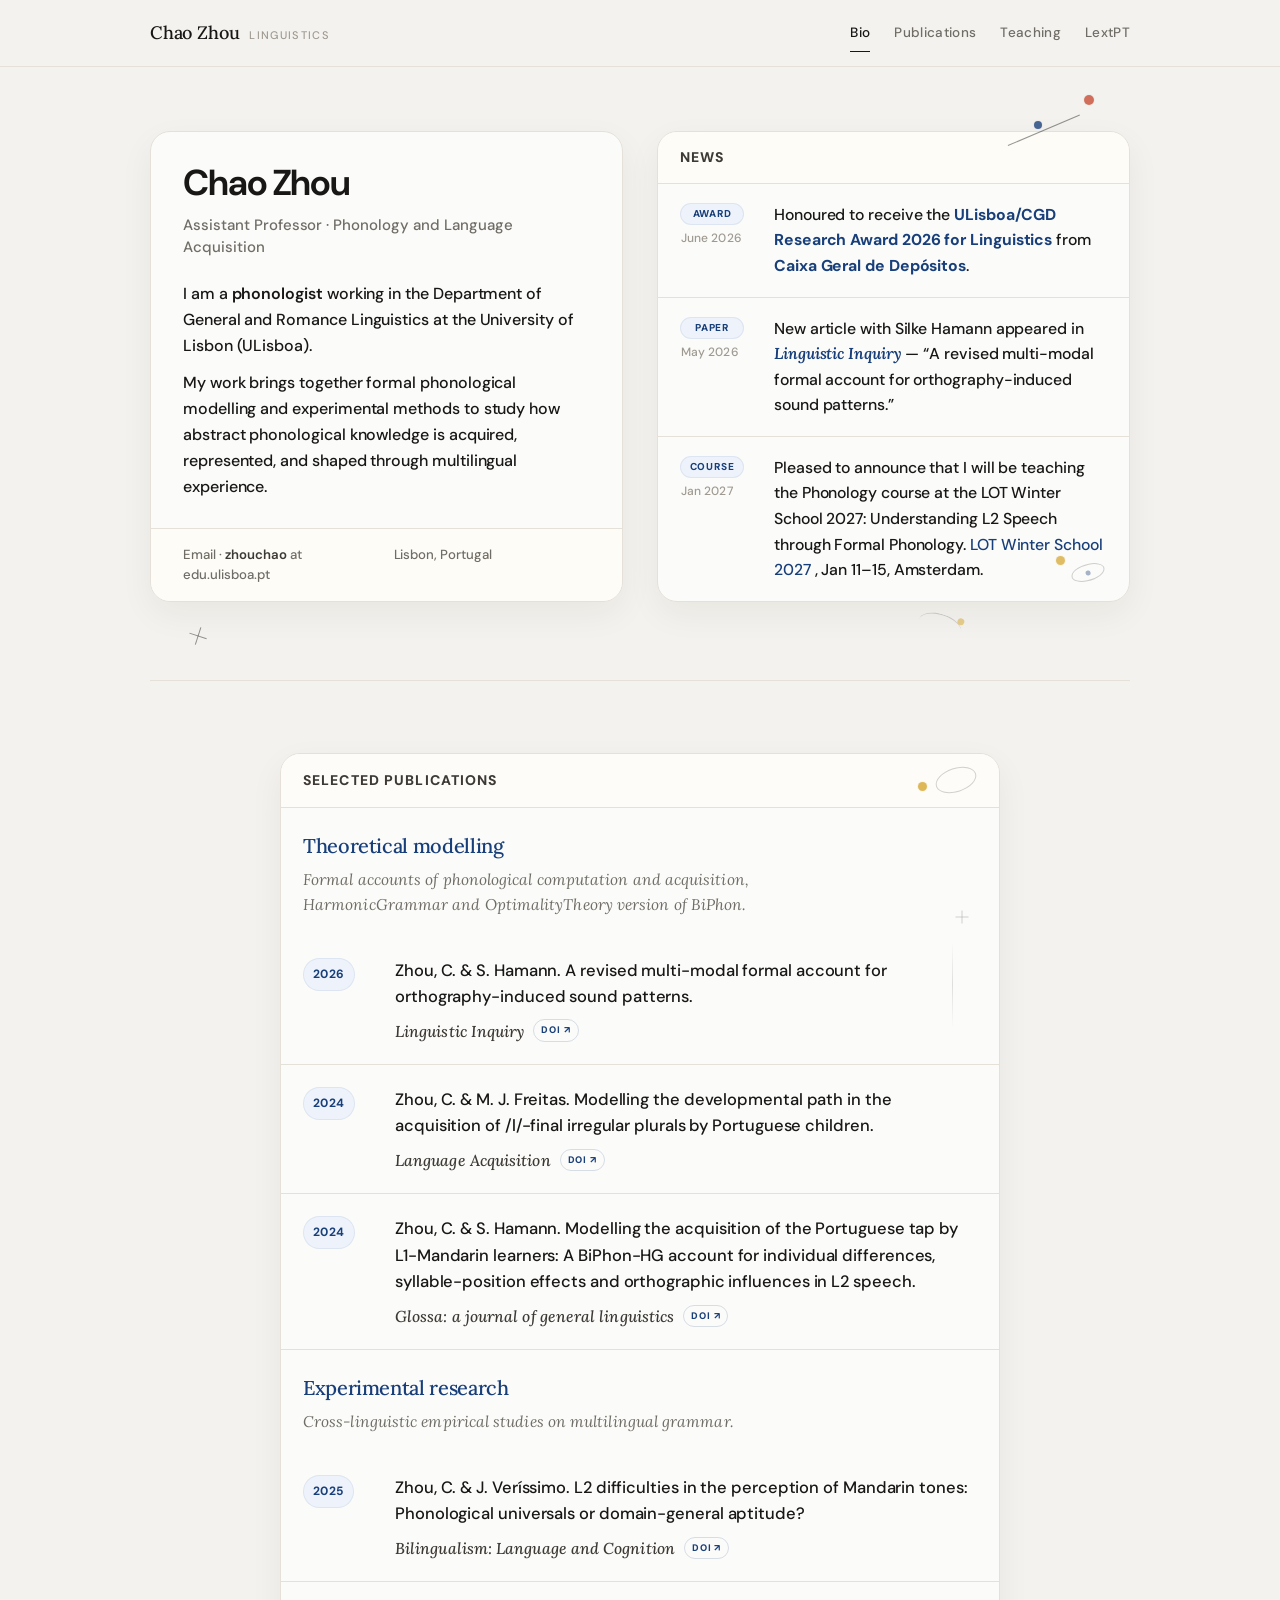
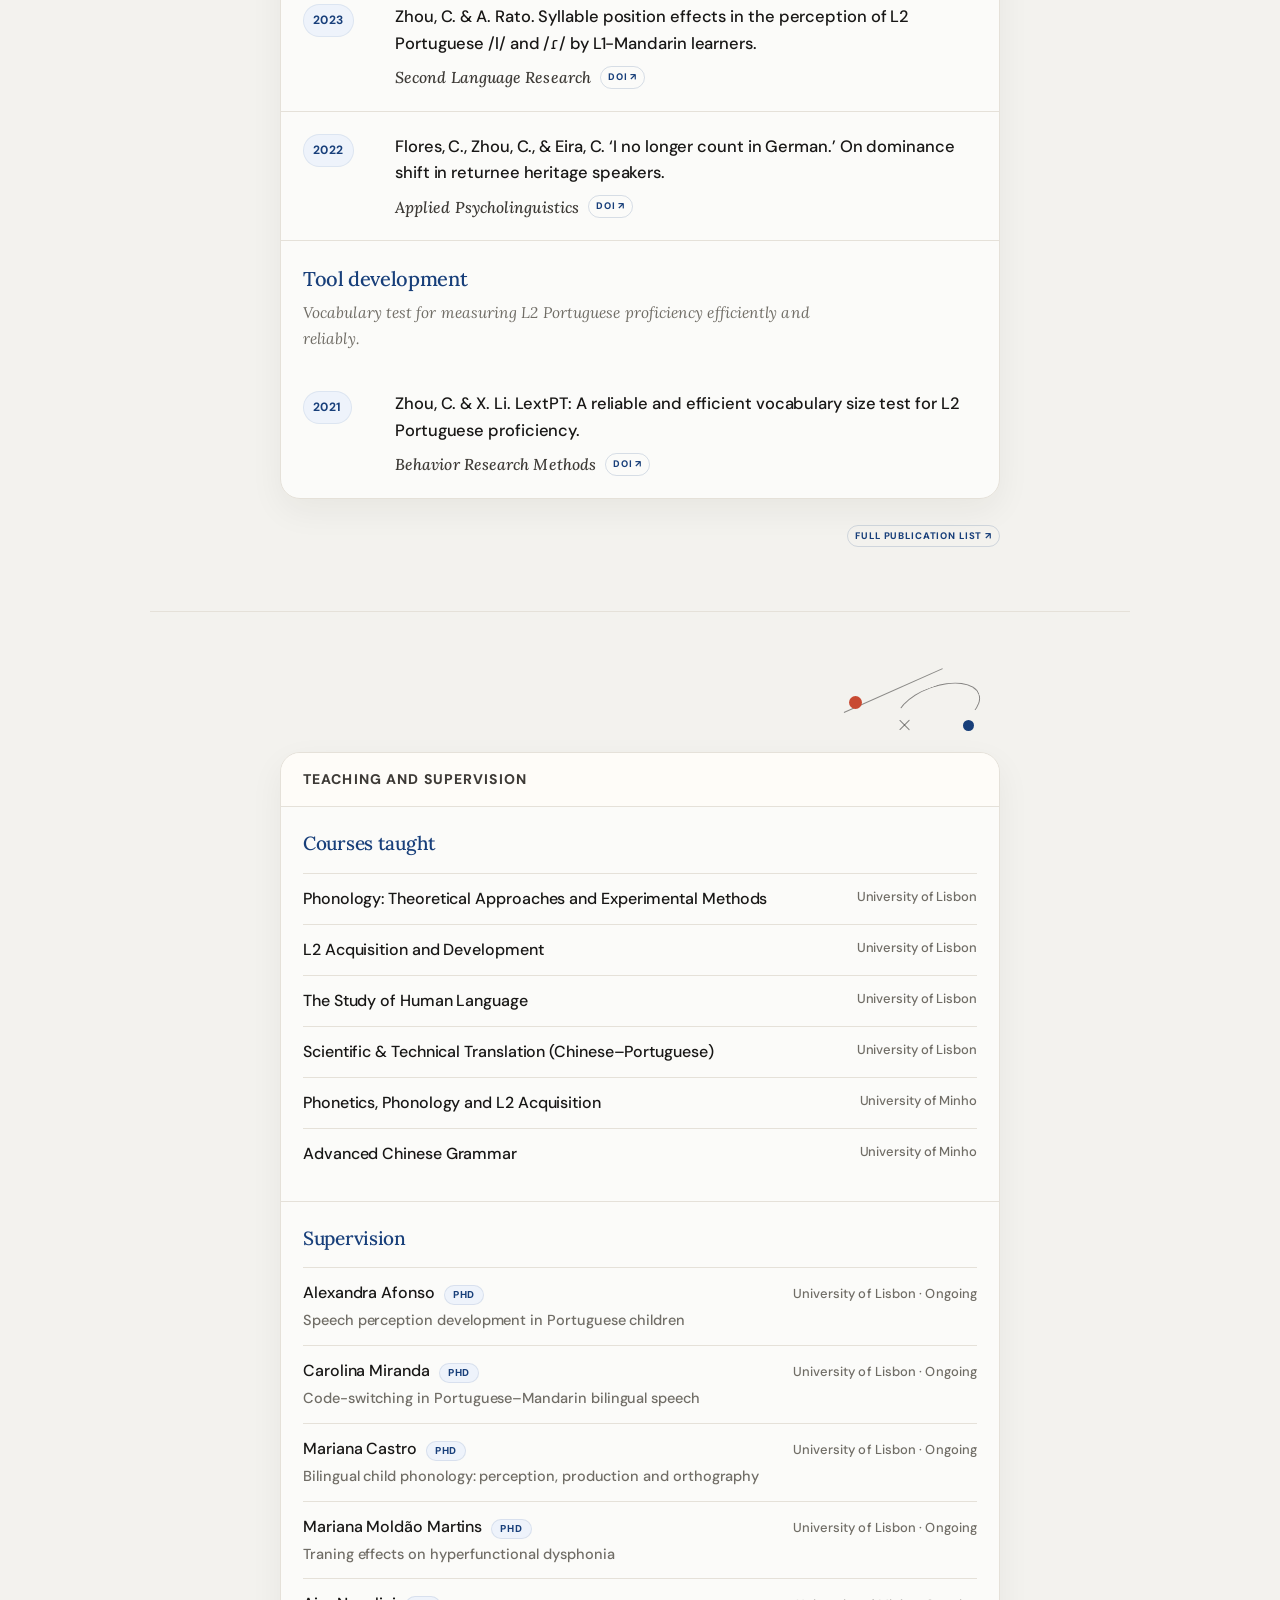
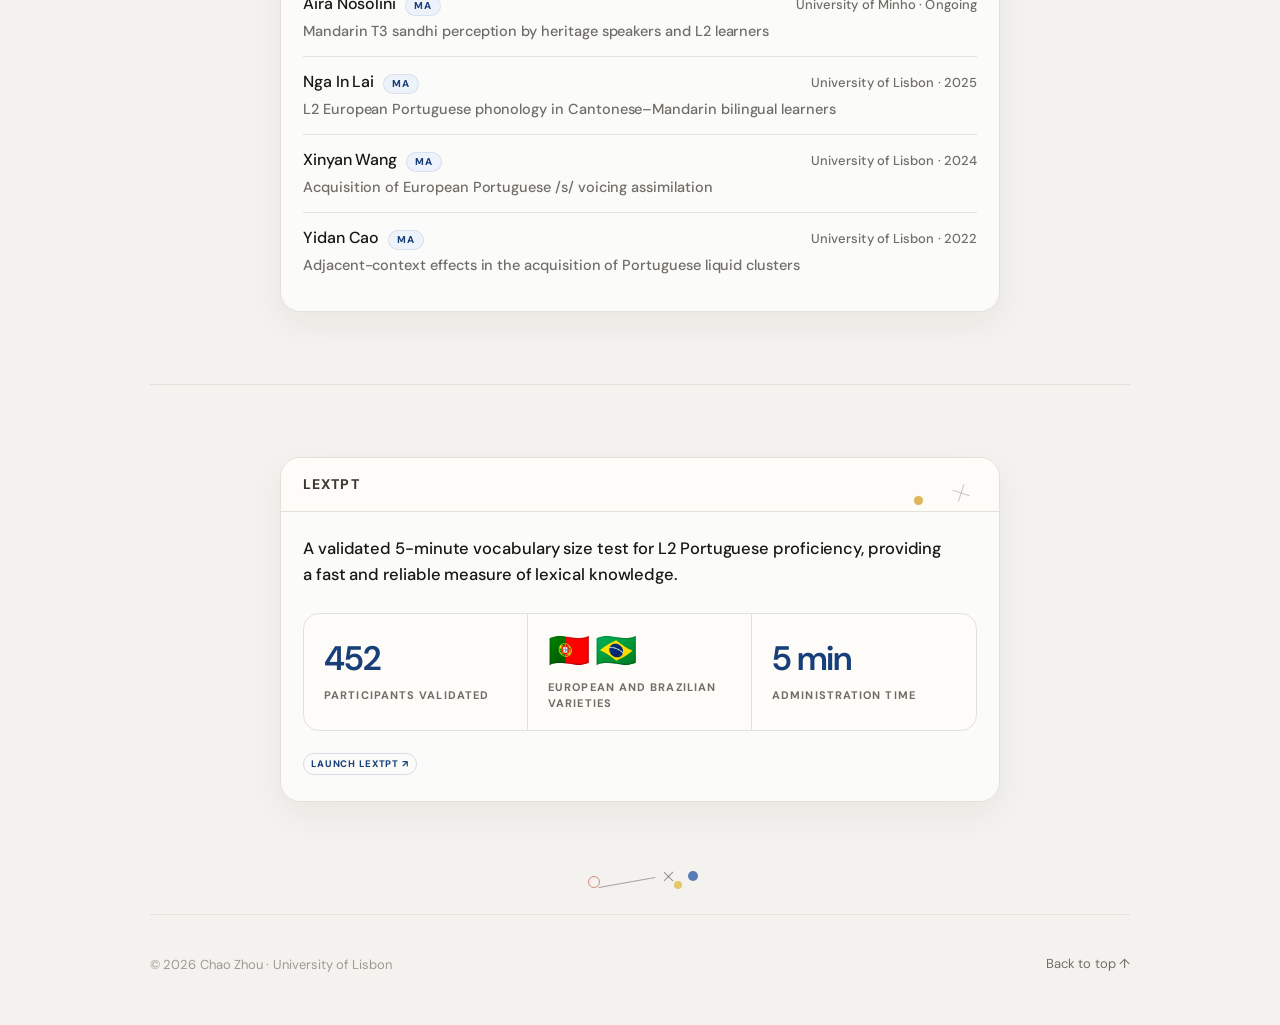
==== commit 1bbd82c9: "Update index.html" ====
--- a/index.html
+++ b/index.html
@@ -2366,12 +2366,12 @@
 
         <article class="news-item">
           <div class="news-meta">
-            <span class="badge badge-talk">Talk</span>
-            <span class="date">Sep 2026</span>
+            <span class="badge badge-talk">Course</span>
+            <span class="date">Jan 2027</span>
           </div>
           <p class="news-text">
-            Conference talk with João Veríssimo: “One grammar, two outcomes: A Formal Account of L2 tonal perception-production asymmetries.”
-            <a class="link" href="https://eacl-13.sciencesconf.org/" target="_blank" rel="noopener" aria-label="Open the EuroSLA 35 conference website in a new tab">The 13th International Conference of the European Association of Chinese Linguistics</a>, Sep 2–4, Paris.
+            Pleased to announce that I will be teaching the Phonology course at the LOT Winter School 2027: Understanding L2 Speech through Formal Phonology.
+            <a class="link" href="https://lotschool.nl/events/lot-winter-school-2027/" target="_blank" rel="noopener" aria-label="Open the EuroSLA 35 conference website in a new tab">LOT Winter School 2027 </a>, Jan 11–15, Amsterdam.
           </p>
         </article>
       </div>
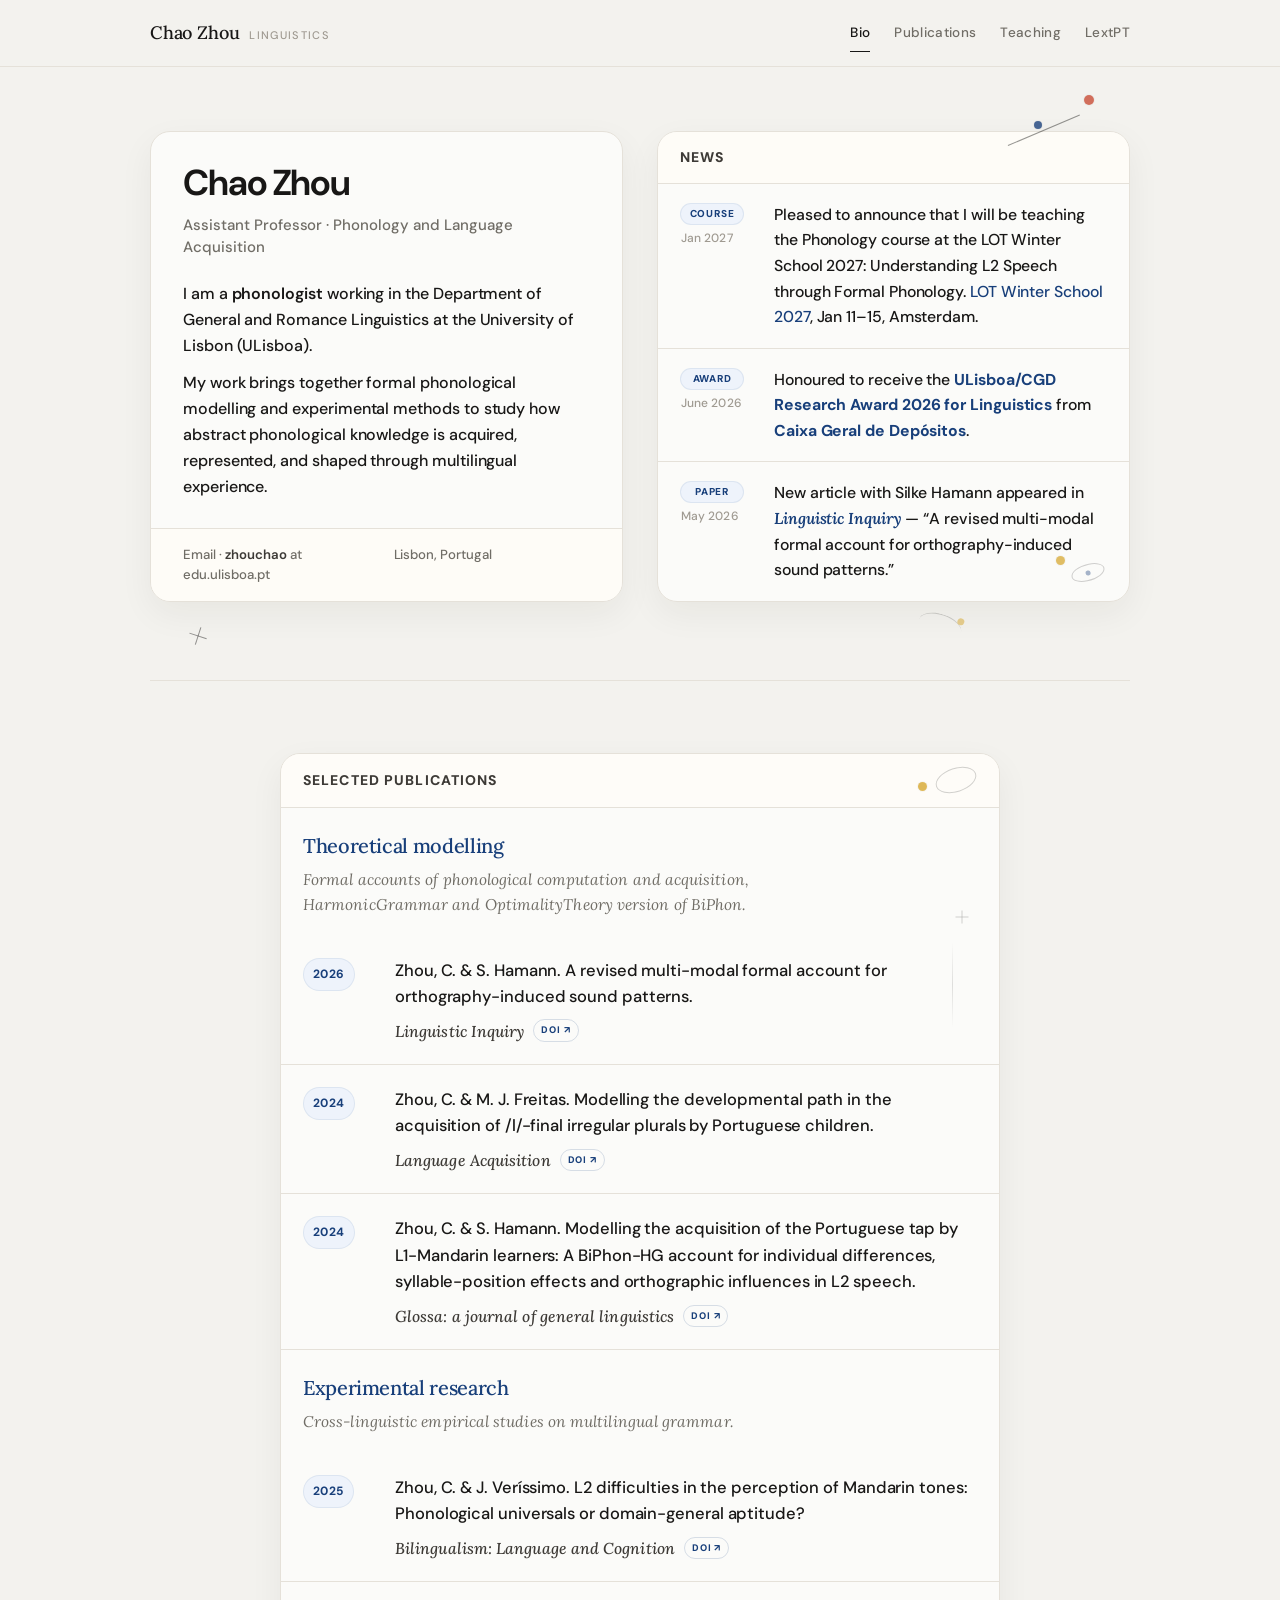
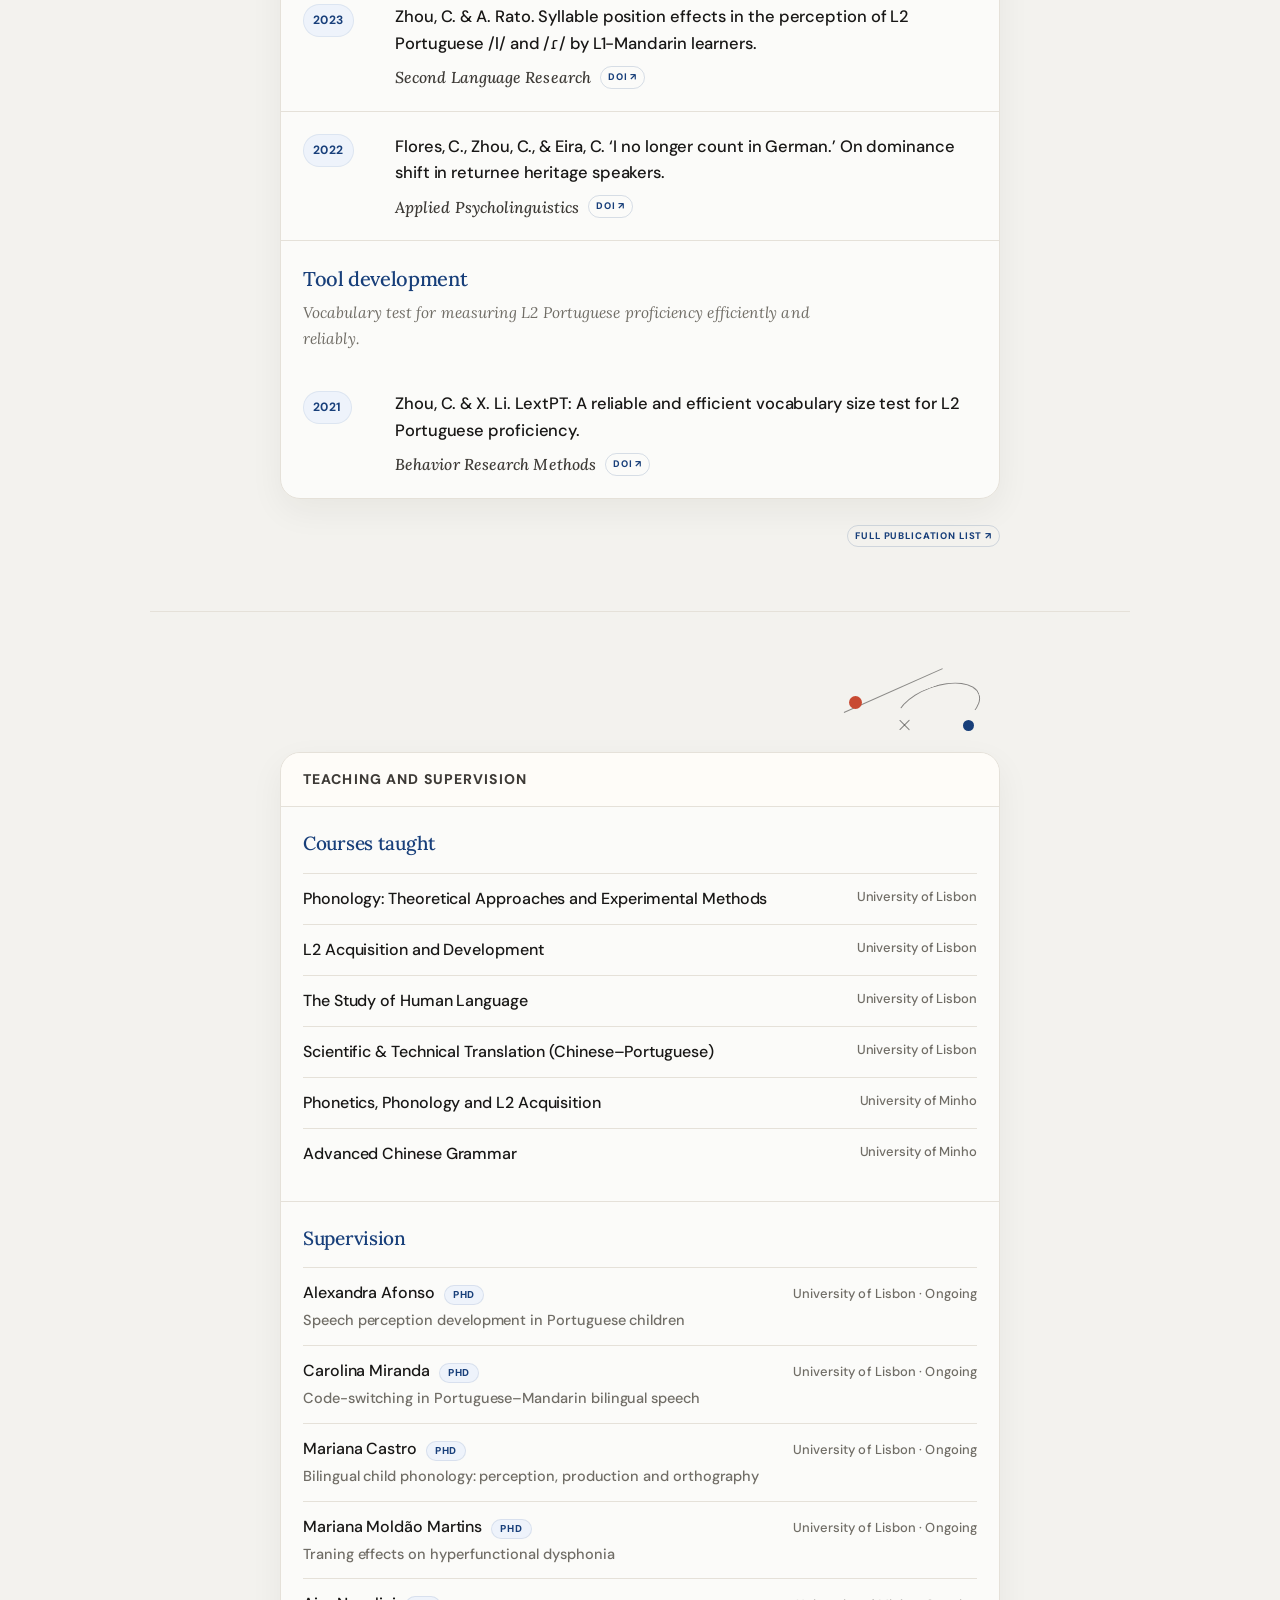
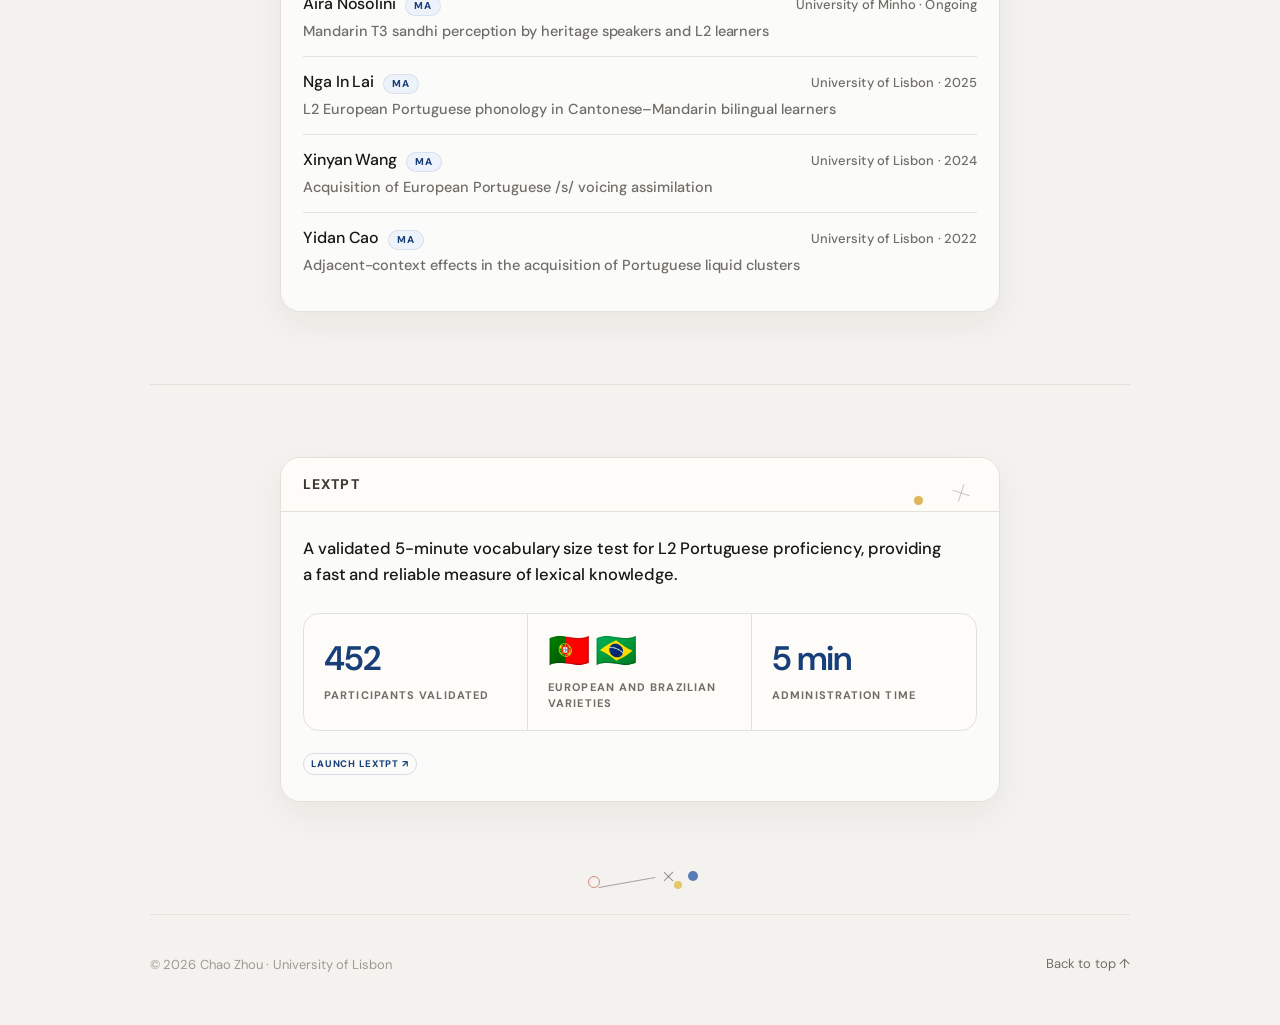
==== commit dbdaa0f8: "Update index.html" ====
--- a/index.html
+++ b/index.html
@@ -2343,6 +2343,17 @@
         </div>
       </div>
 
+      <article class="news-item">
+          <div class="news-meta">
+            <span class="badge badge-talk">Course</span>
+            <span class="date">Jan 2027</span>
+          </div>
+          <p class="news-text">
+            Pleased to announce that I will be teaching the Phonology course at the LOT Winter School 2027: Understanding L2 Speech through Formal Phonology.
+            <a class="link" href="https://lotschool.nl/events/lot-winter-school-2027/" target="_blank" rel="noopener" aria-label="Open the EuroSLA 35 conference website in a new tab">LOT Winter School 2027</a>, Jan 11–15, Amsterdam.
+          </p>
+        </article>
+
       <div class="news-list">
         <article class="news-item">
           <div class="news-meta">
@@ -2361,17 +2372,6 @@
           </div>
           <p class="news-text">
             New article with Silke Hamann appeared in <span class="journal-flagship">Linguistic Inquiry</span> — “A revised multi-modal formal account for orthography-induced sound patterns.”
-          </p>
-        </article>
-
-        <article class="news-item">
-          <div class="news-meta">
-            <span class="badge badge-talk">Course</span>
-            <span class="date">Jan 2027</span>
-          </div>
-          <p class="news-text">
-            Pleased to announce that I will be teaching the Phonology course at the LOT Winter School 2027: Understanding L2 Speech through Formal Phonology.
-            <a class="link" href="https://lotschool.nl/events/lot-winter-school-2027/" target="_blank" rel="noopener" aria-label="Open the EuroSLA 35 conference website in a new tab">LOT Winter School 2027 </a>, Jan 11–15, Amsterdam.
           </p>
         </article>
       </div>
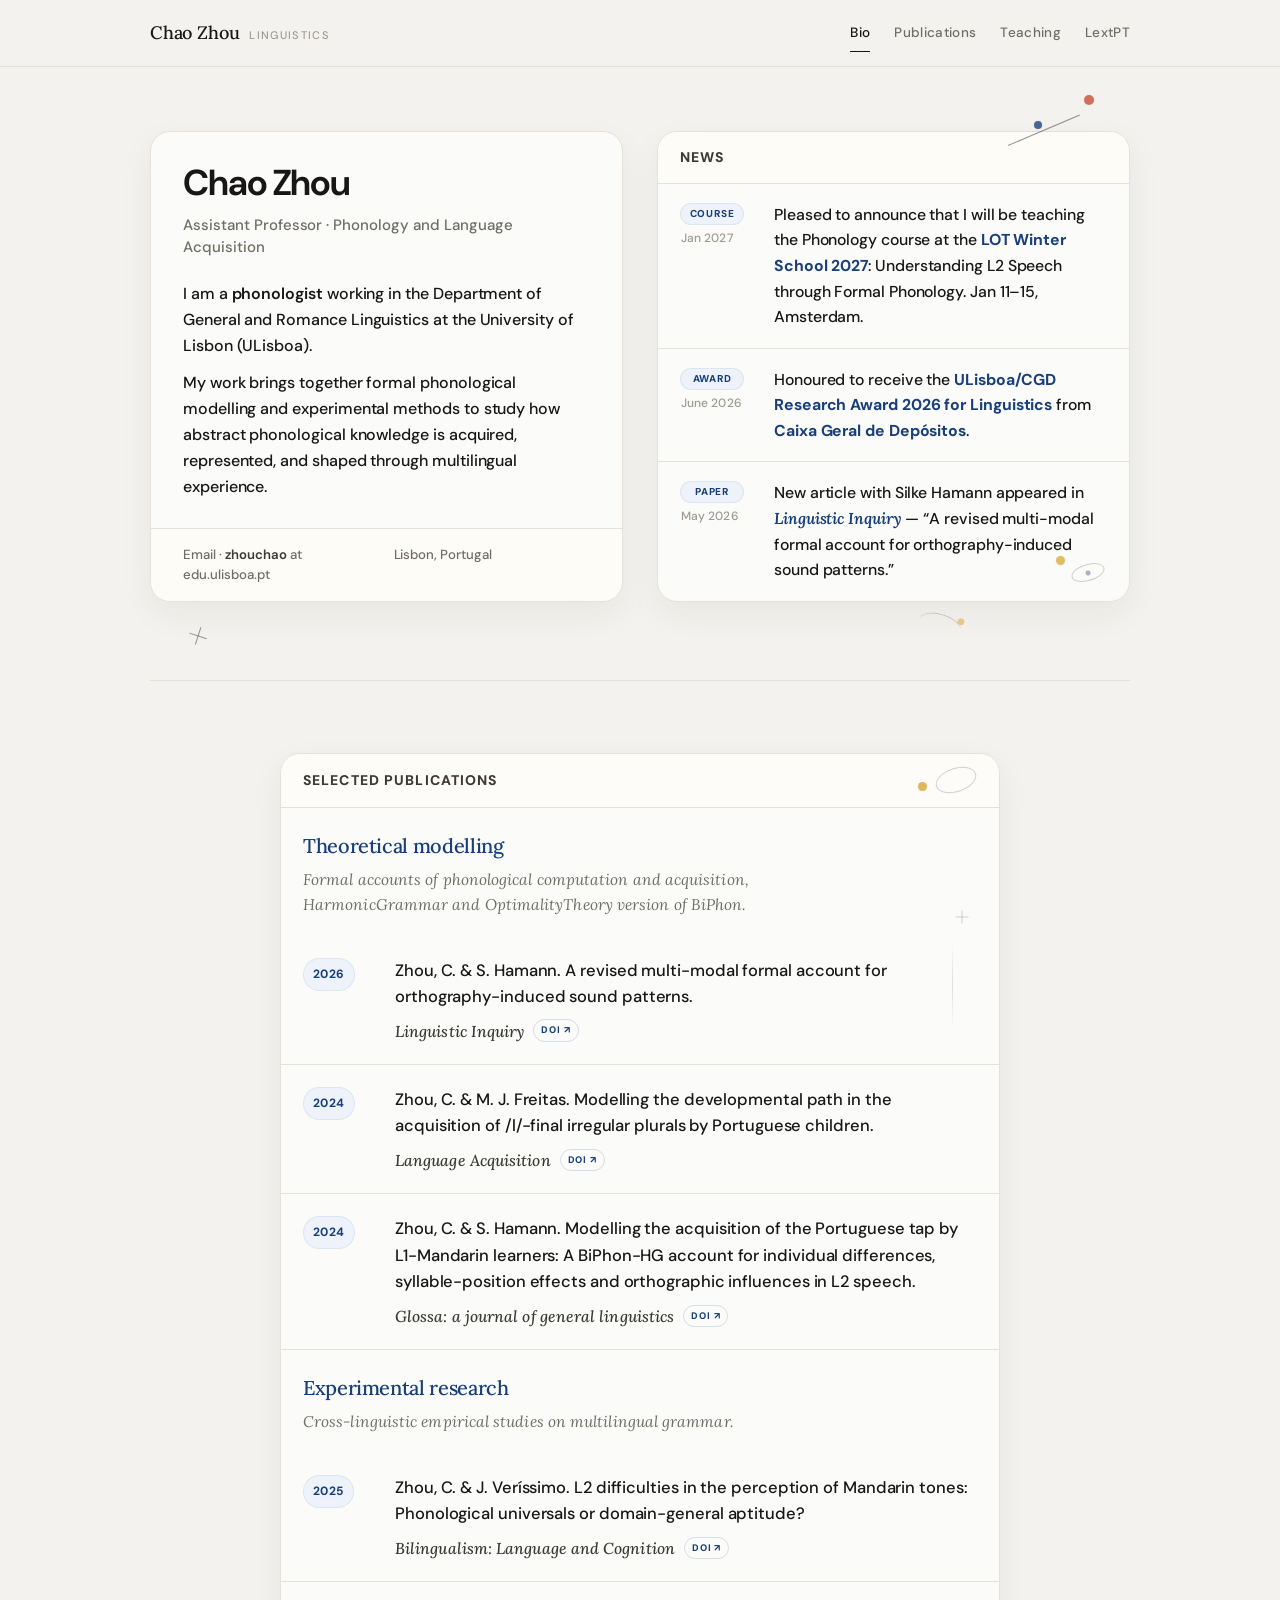
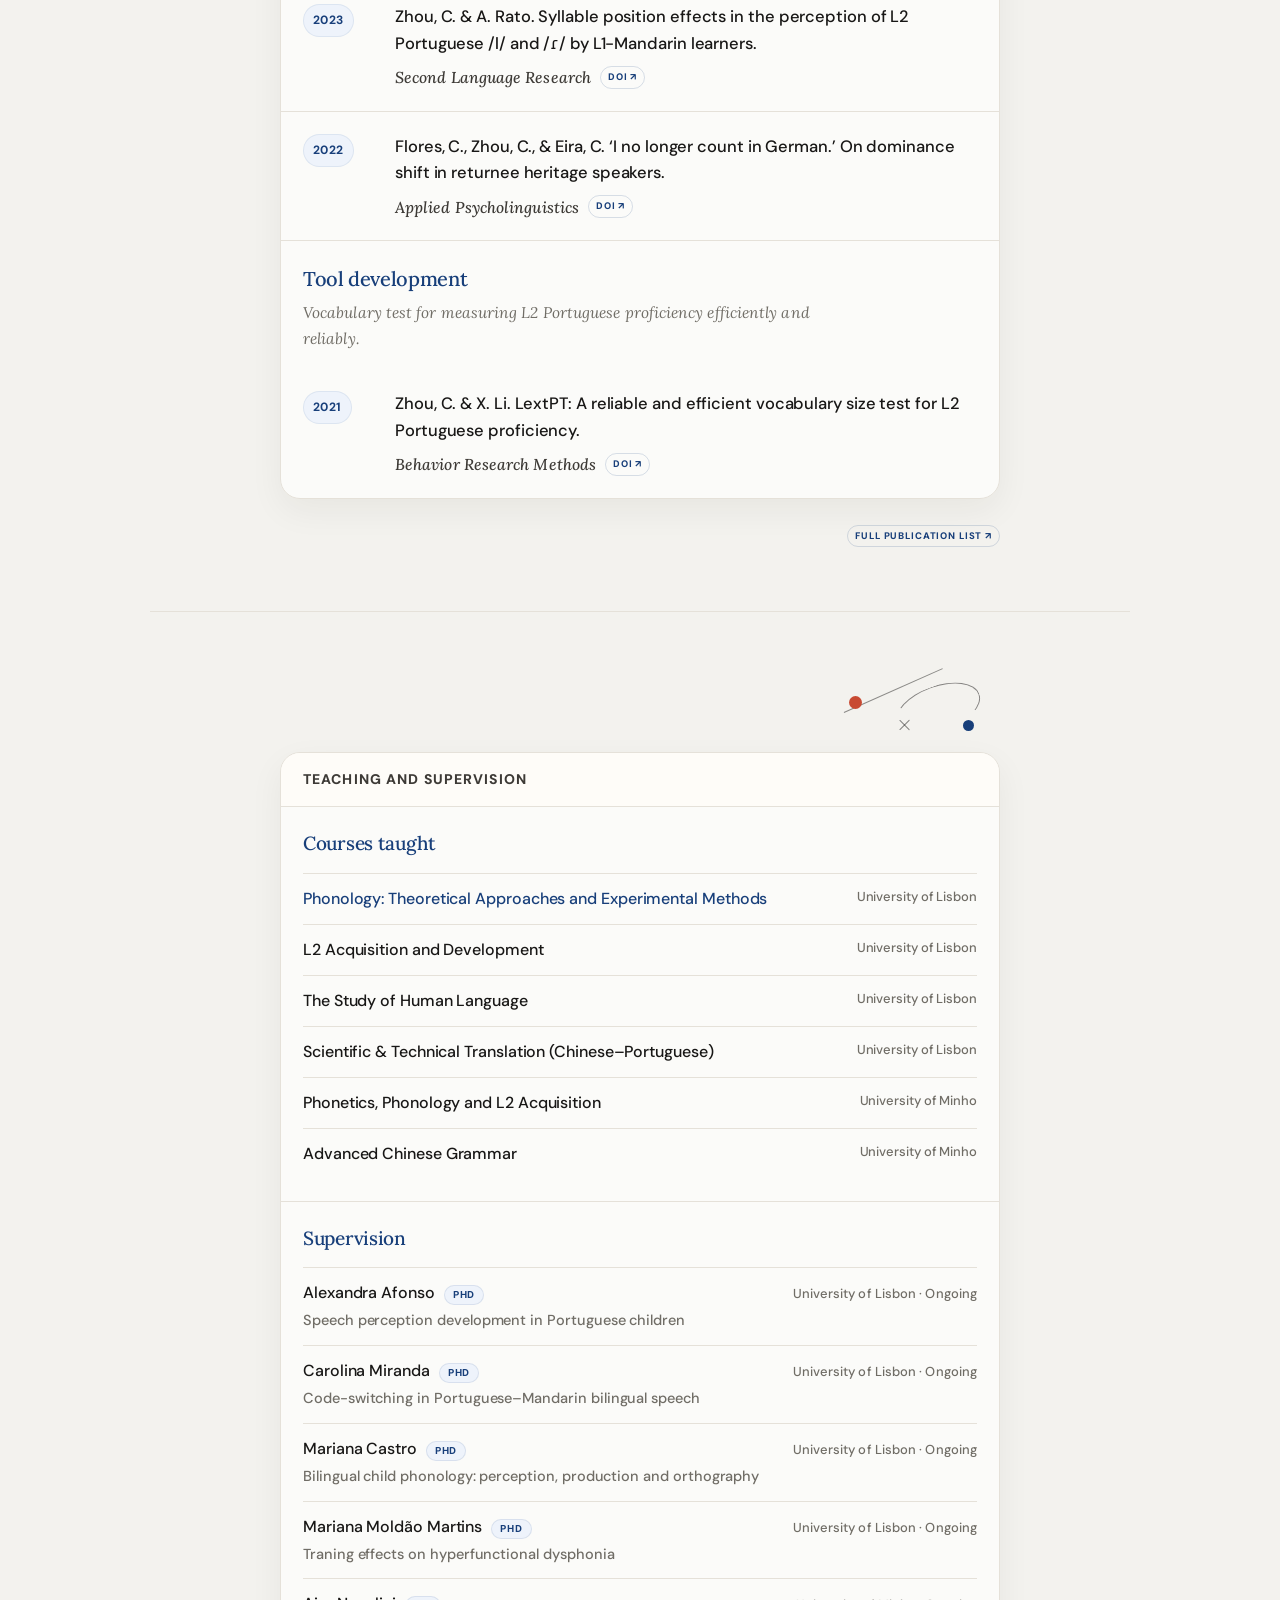
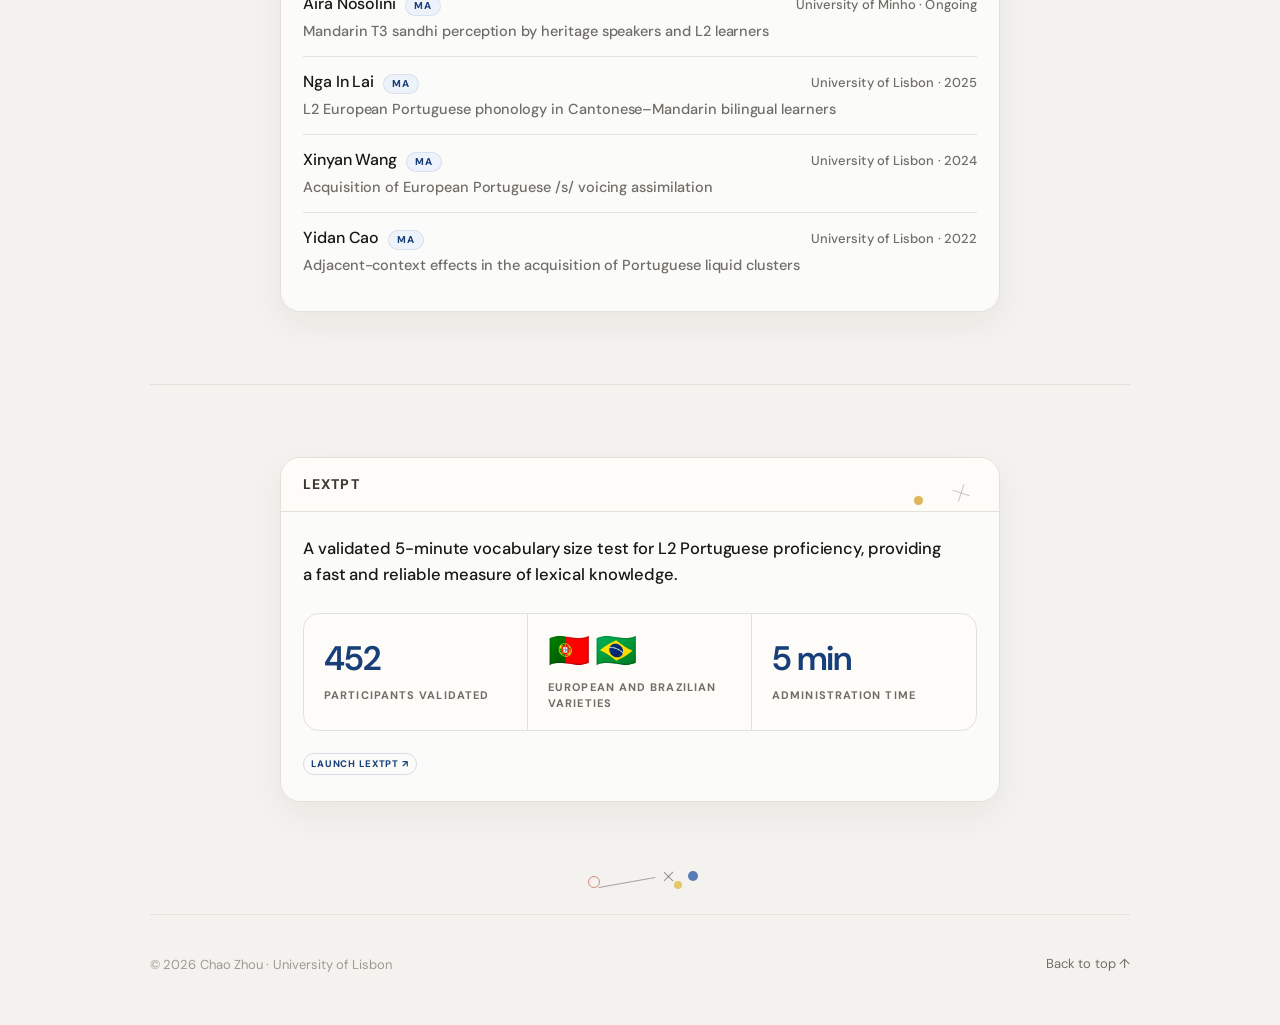
==== commit 2bf9ee2b: "Update index.html" ====
--- a/index.html
+++ b/index.html
@@ -2349,8 +2349,8 @@
             <span class="date">Jan 2027</span>
           </div>
           <p class="news-text">
-            Pleased to announce that I will be teaching the Phonology course at the LOT Winter School 2027: Understanding L2 Speech through Formal Phonology.
-            <a class="link" href="https://lotschool.nl/events/lot-winter-school-2027/" target="_blank" rel="noopener" aria-label="Open the EuroSLA 35 conference website in a new tab">LOT Winter School 2027</a>, Jan 11–15, Amsterdam.
+            Pleased to announce that I will be teaching the Phonology course at the <strong><a class="link" href="https://lotschool.nl/events/lot-winter-school-2027/" target="_blank" rel="noopener noreferrer">LOT Winter School 2027</a></strong>: Understanding L2 Speech through Formal Phonology.
+            Jan 11–15, Amsterdam.
           </p>
         </article>
 
@@ -2426,7 +2426,7 @@
           <div class="teaching-block">
             <h3 class="teaching-subtitle">Courses taught</h3>
             <ul class="course-list">
-              <li><span>Phonology: Theoretical Approaches and Experimental Methods</span><span class="course-place">University of Lisbon</span></li>
+             <li><span><a class="link" href="https://drive.google.com/drive/folders/16yegVGmhsJNnWNXbDF55N2Qvop4HugAF?usp=sharing" target="_blank" rel="noopener noreferrer">Phonology: Theoretical Approaches and Experimental Methods</a></span><span class="course-place">University of Lisbon</span></li>
               <li><span>L2 Acquisition and Development</span><span class="course-place">University of Lisbon</span></li>
               <li><span>The Study of Human Language</span><span class="course-place">University of Lisbon</span></li>
               <li><span>Scientific &amp; Technical Translation (Chinese–Portuguese)</span><span class="course-place">University of Lisbon</span></li>
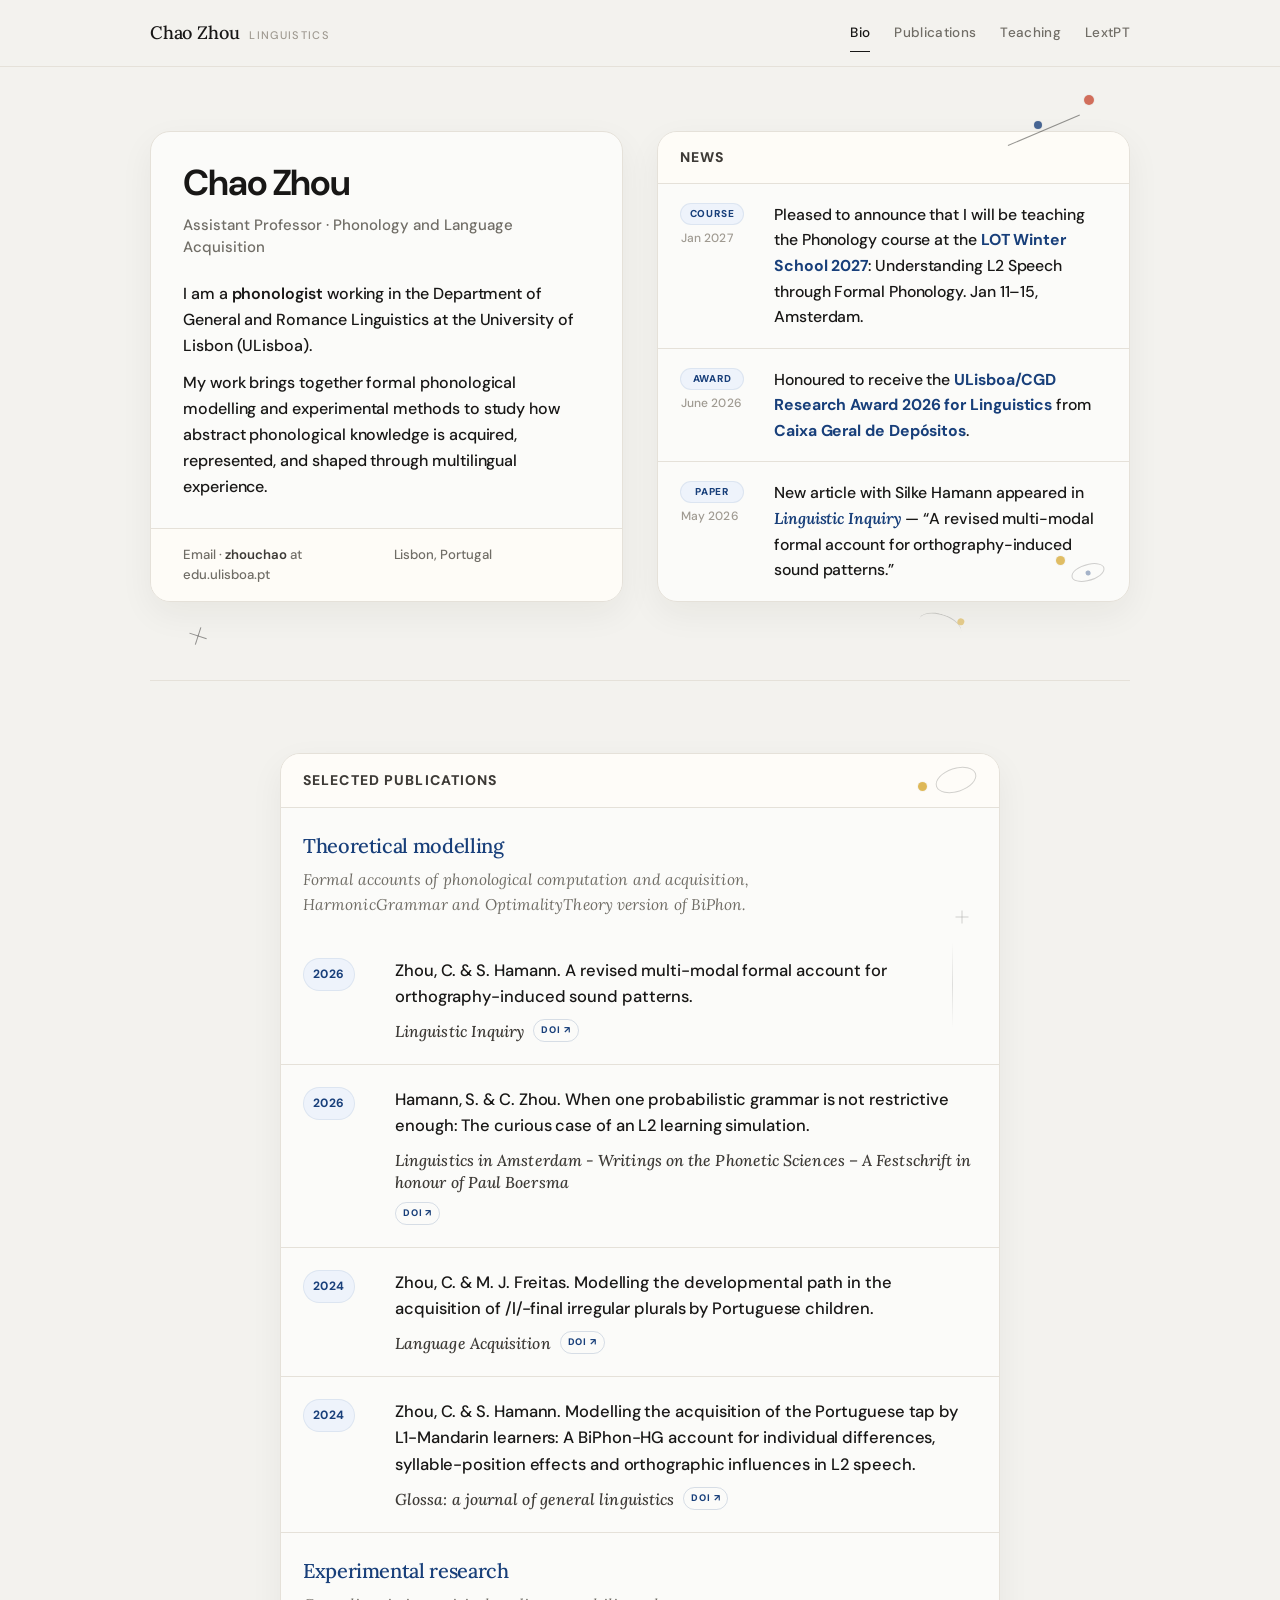
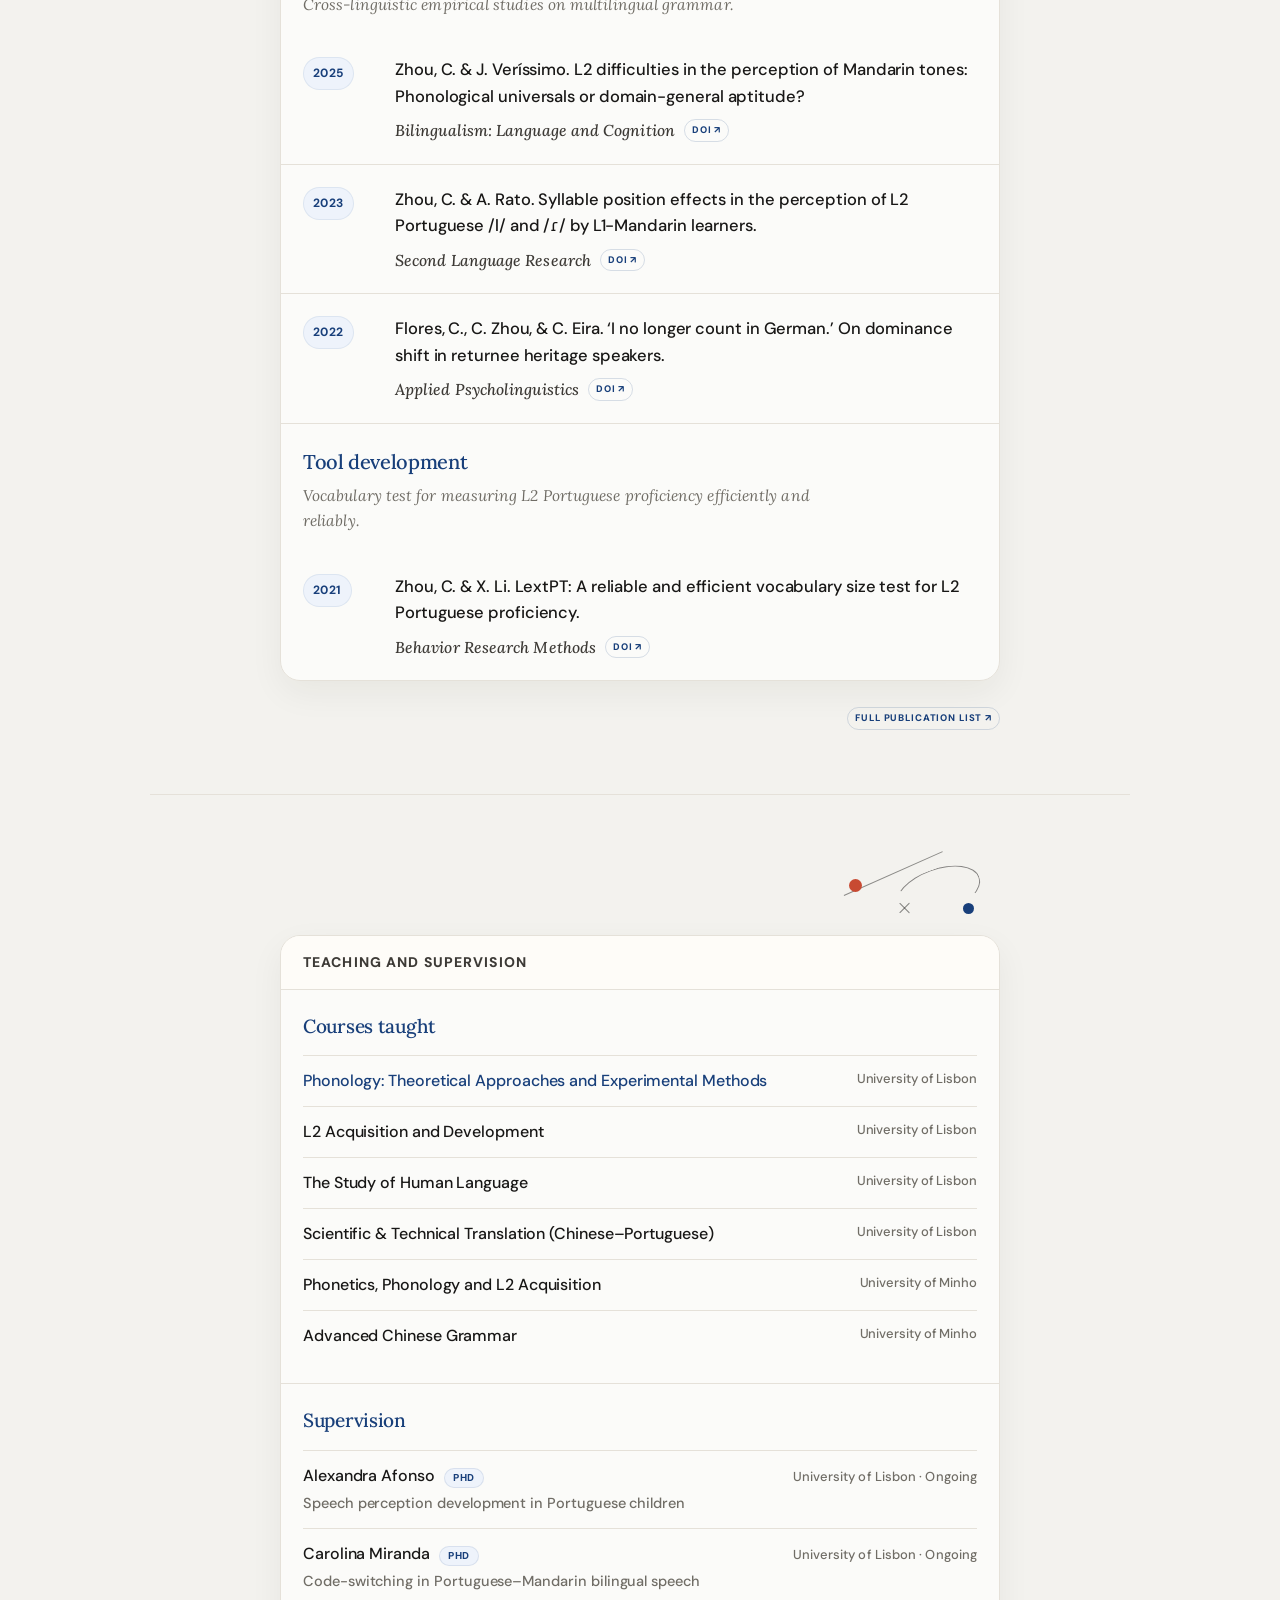
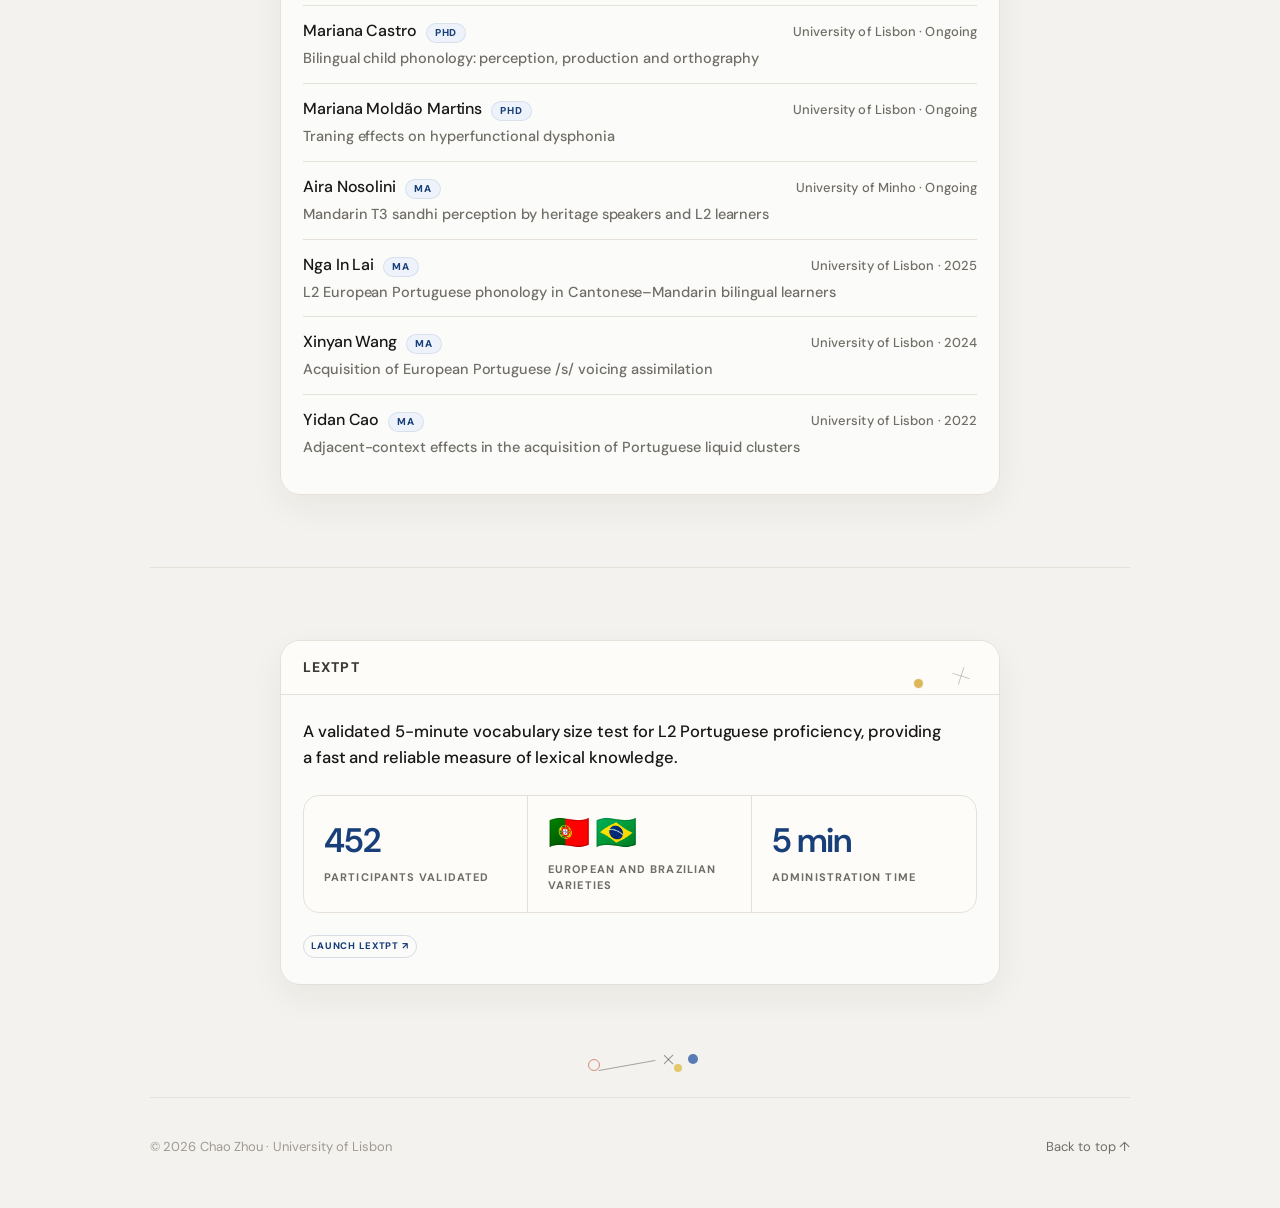
==== commit 6b2f38b0: "Update index.html" ====
--- a/index.html
+++ b/index.html
@@ -2592,6 +2592,12 @@
           {
             title: "Zhou, C. & S. Hamann. A revised multi-modal formal account for orthography-induced sound patterns.",
             journal: "Linguistic Inquiry",
+            year: "2026",
+            doi: "10.66112/v7trym45"
+          },
+          {
+            title: "Hamann, S. & C. Zhou. When one probabilistic grammar is not restrictive enough: The curious case of an L2 learning simulation.",
+            journal: "Linguistics in Amsterdam - Writings on the Phonetic Sciences – A Festschrift in honour of Paul Boersma",
             year: "2026",
             doi: "10.1162/LING.a.585"
           },
@@ -2626,7 +2632,7 @@
             doi: "10.1177/02676583221137713"
           },
           {
-            title: "Flores, C., Zhou, C., & Eira, C. ‘I no longer count in German.’ On dominance shift in returnee heritage speakers.",
+            title: "Flores, C., C. Zhou, & C. Eira. ‘I no longer count in German.’ On dominance shift in returnee heritage speakers.",
             journal: "Applied Psycholinguistics",
             year: "2022",
             doi: "10.1017/S0142716422000261"
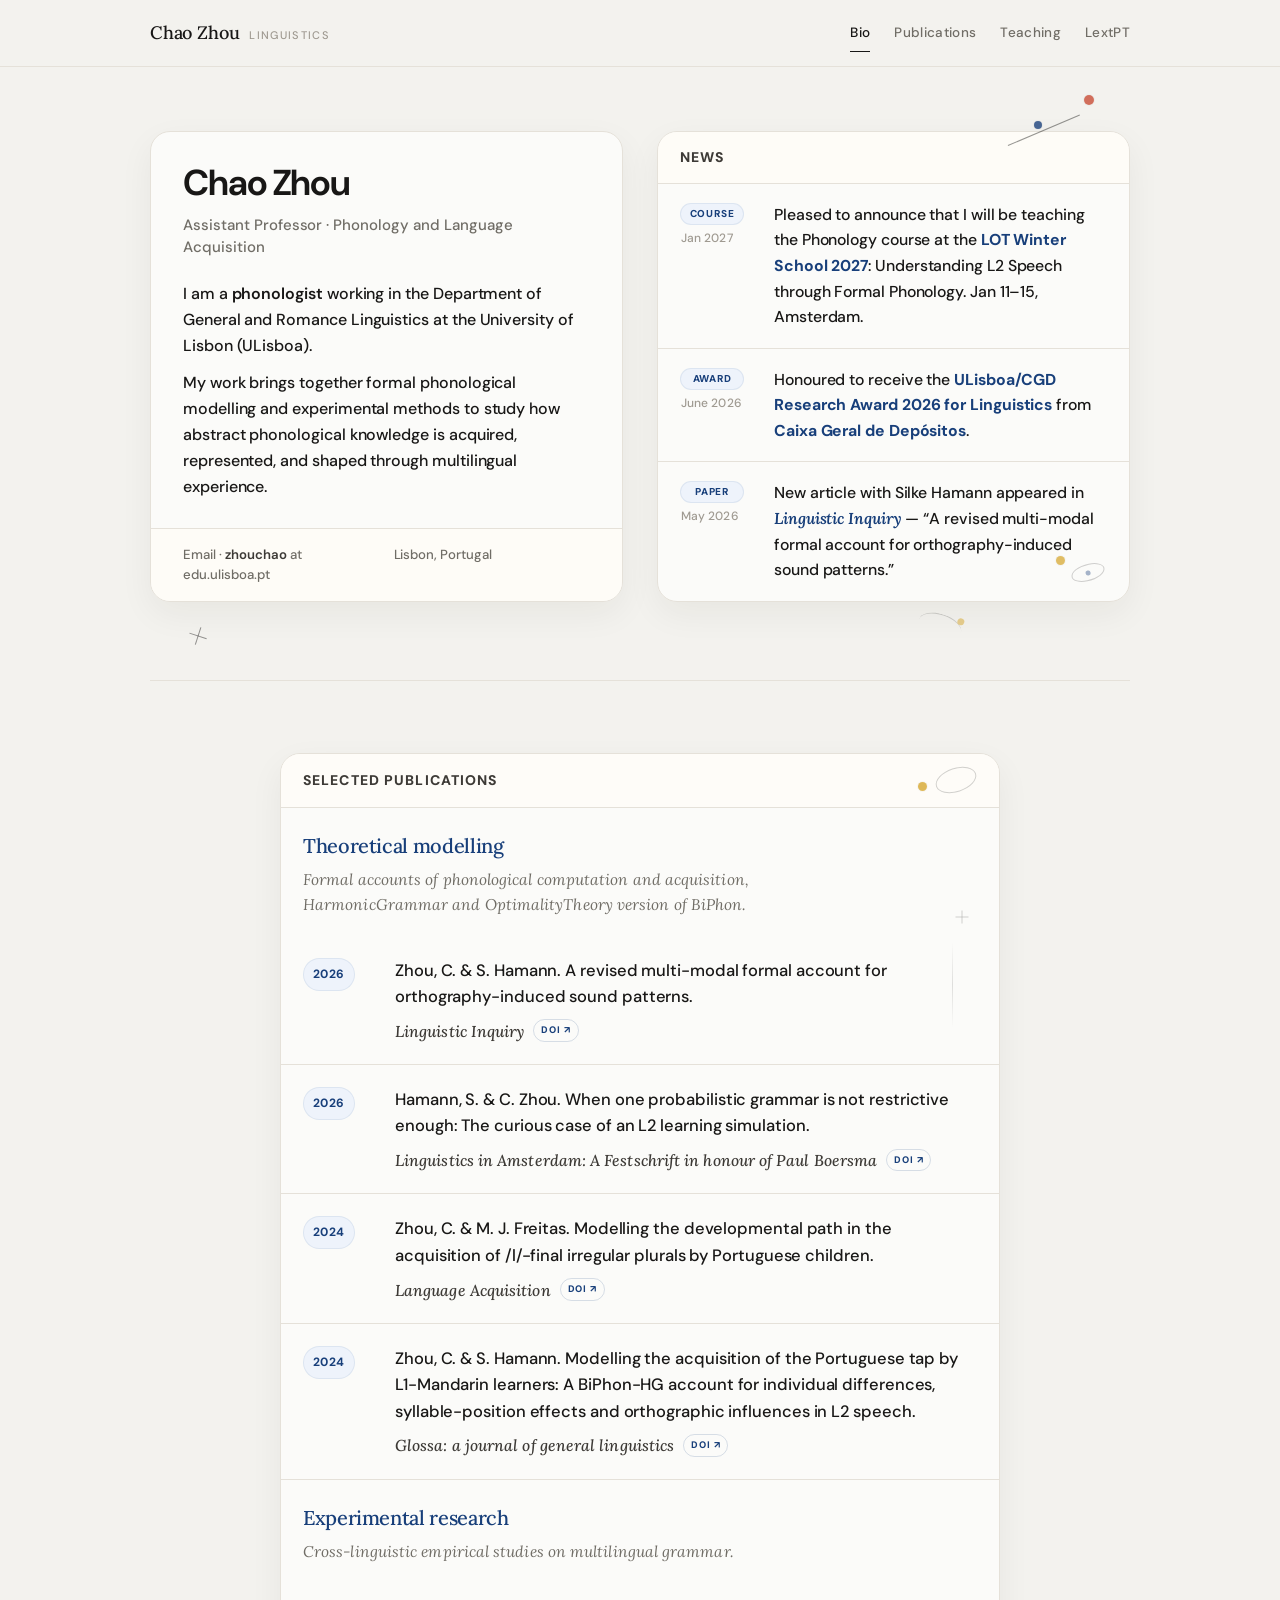
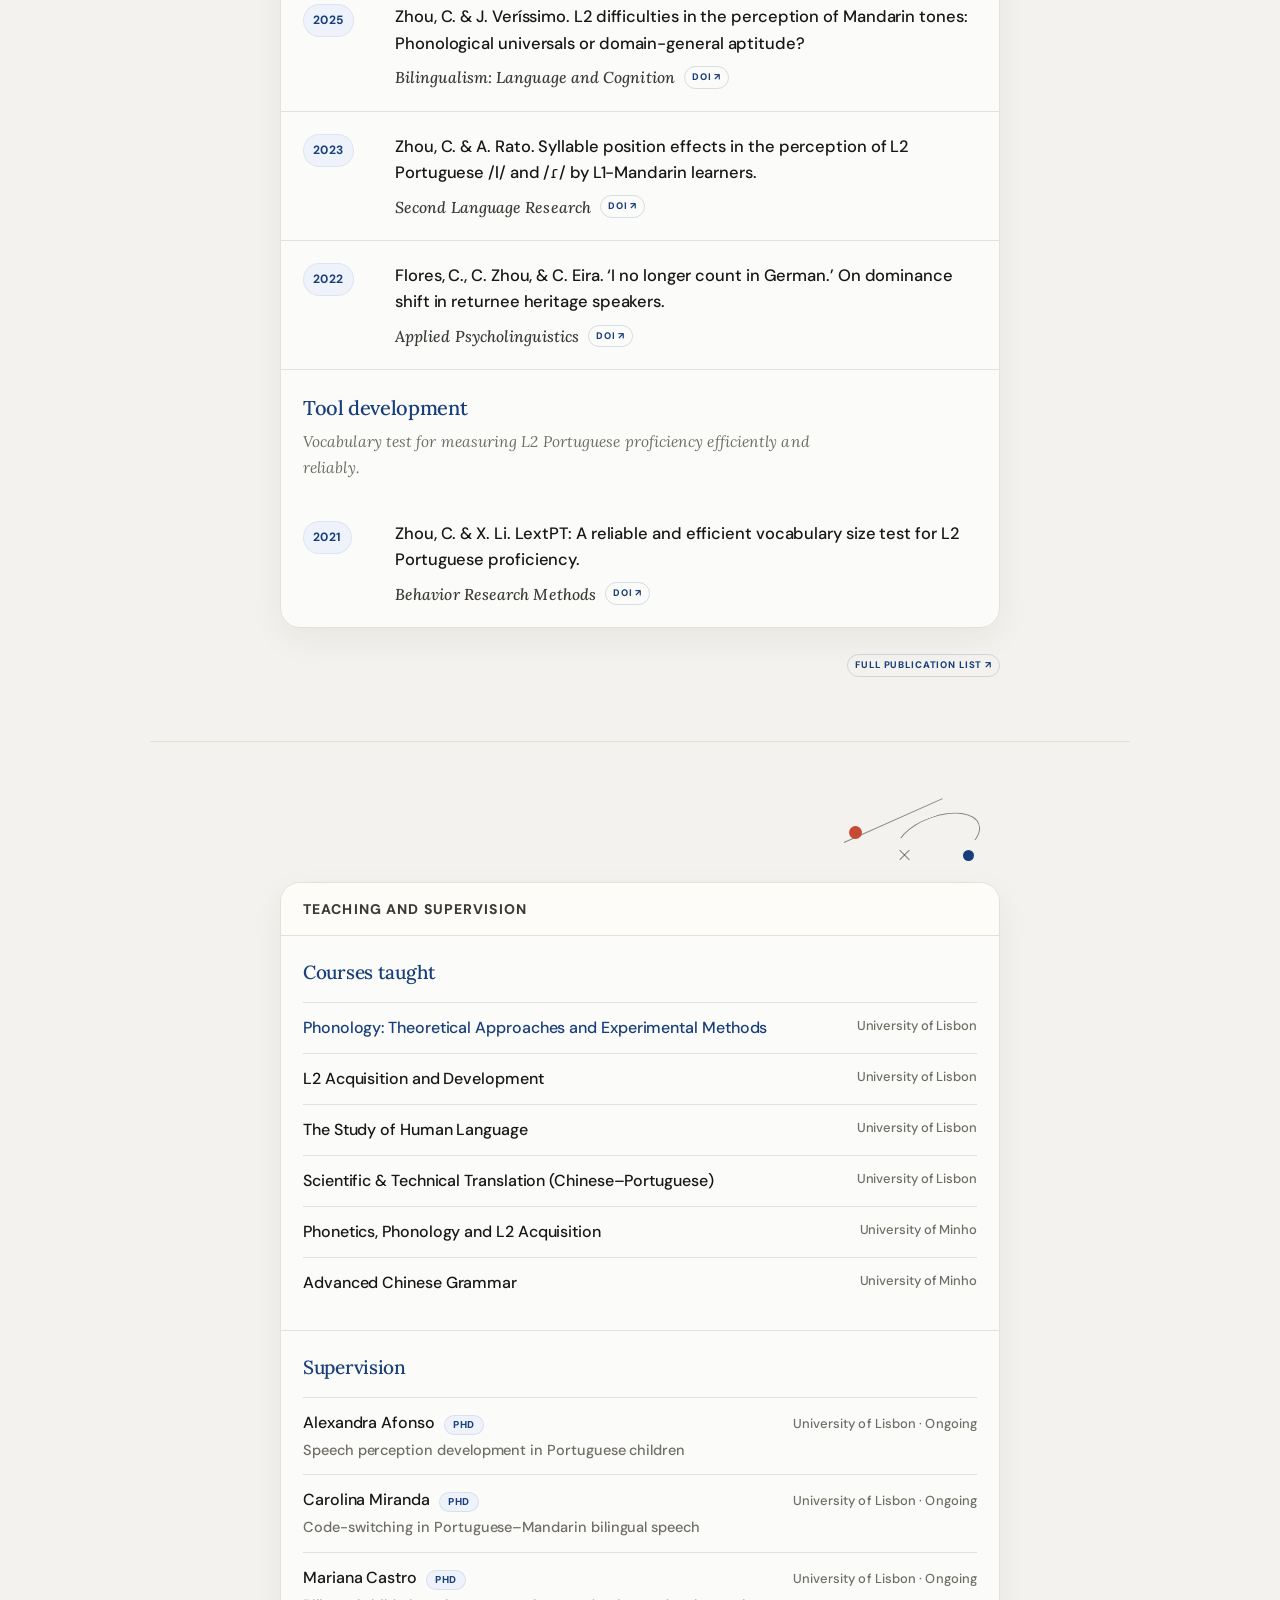
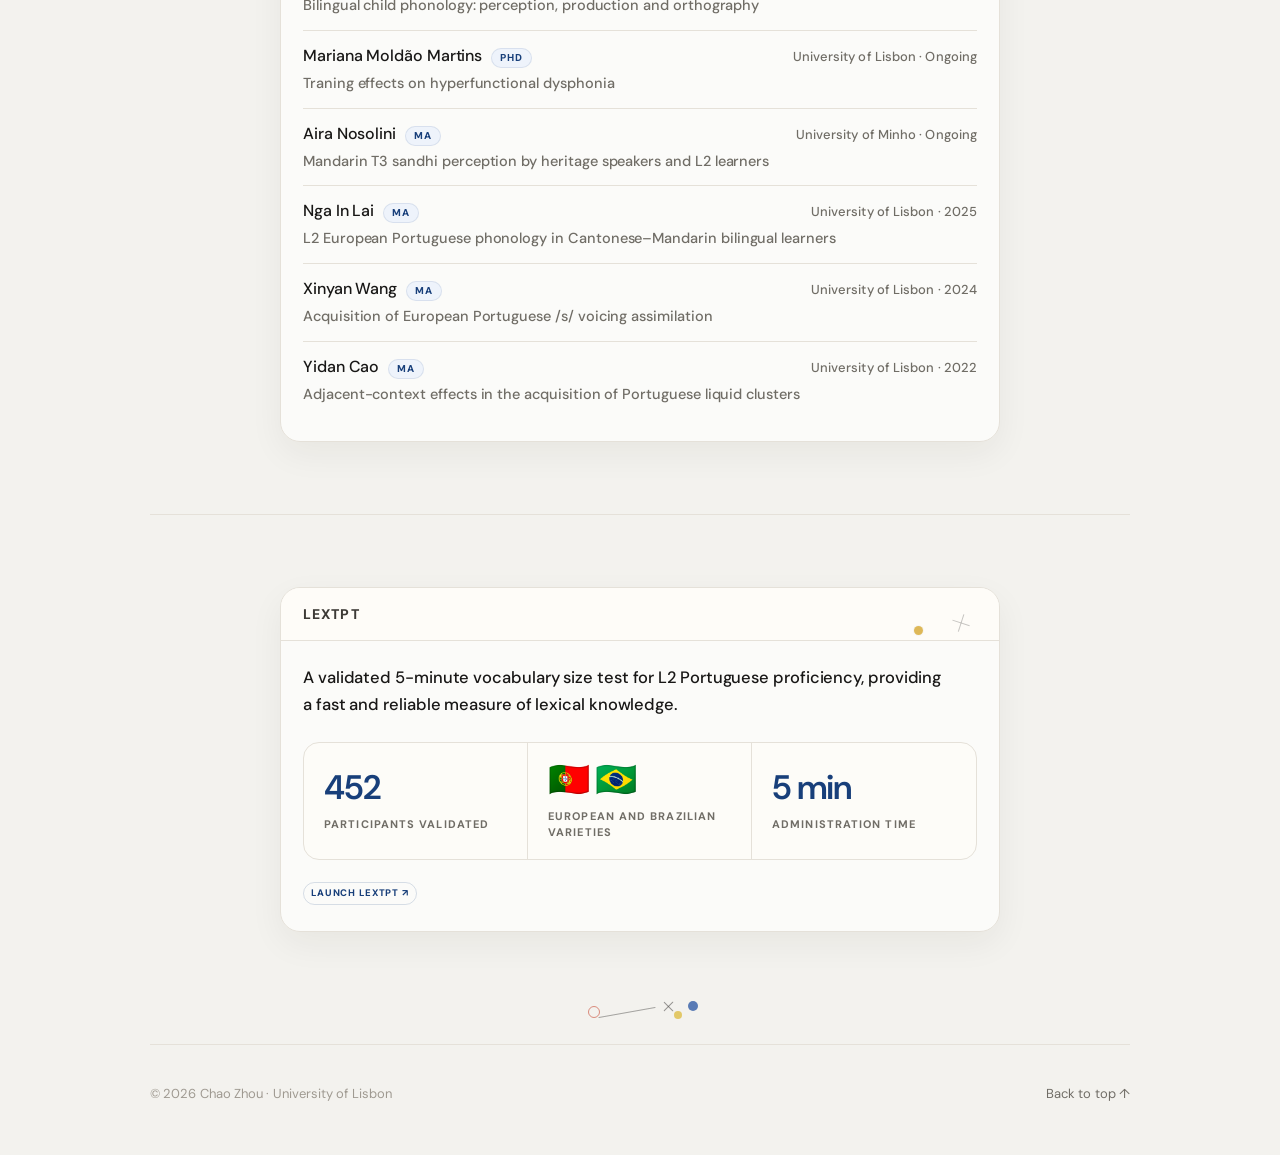
==== commit fa3487e5: "Update index.html" ====
--- a/index.html
+++ b/index.html
@@ -2593,13 +2593,13 @@
             title: "Zhou, C. & S. Hamann. A revised multi-modal formal account for orthography-induced sound patterns.",
             journal: "Linguistic Inquiry",
             year: "2026",
-            doi: "10.66112/v7trym45"
+            doi: "10.1162/LING.a.585"
           },
           {
             title: "Hamann, S. & C. Zhou. When one probabilistic grammar is not restrictive enough: The curious case of an L2 learning simulation.",
-            journal: "Linguistics in Amsterdam - Writings on the Phonetic Sciences – A Festschrift in honour of Paul Boersma",
+            journal: "Linguistics in Amsterdam: A Festschrift in honour of Paul Boersma",
             year: "2026",
-            doi: "10.1162/LING.a.585"
+            doi: "https://linguisticsinamsterdam.nl/article/view/29632"
           },
           {
             title: "Zhou, C. & M. J. Freitas. Modelling the developmental path in the acquisition of /l/-final irregular plurals by Portuguese children.",
